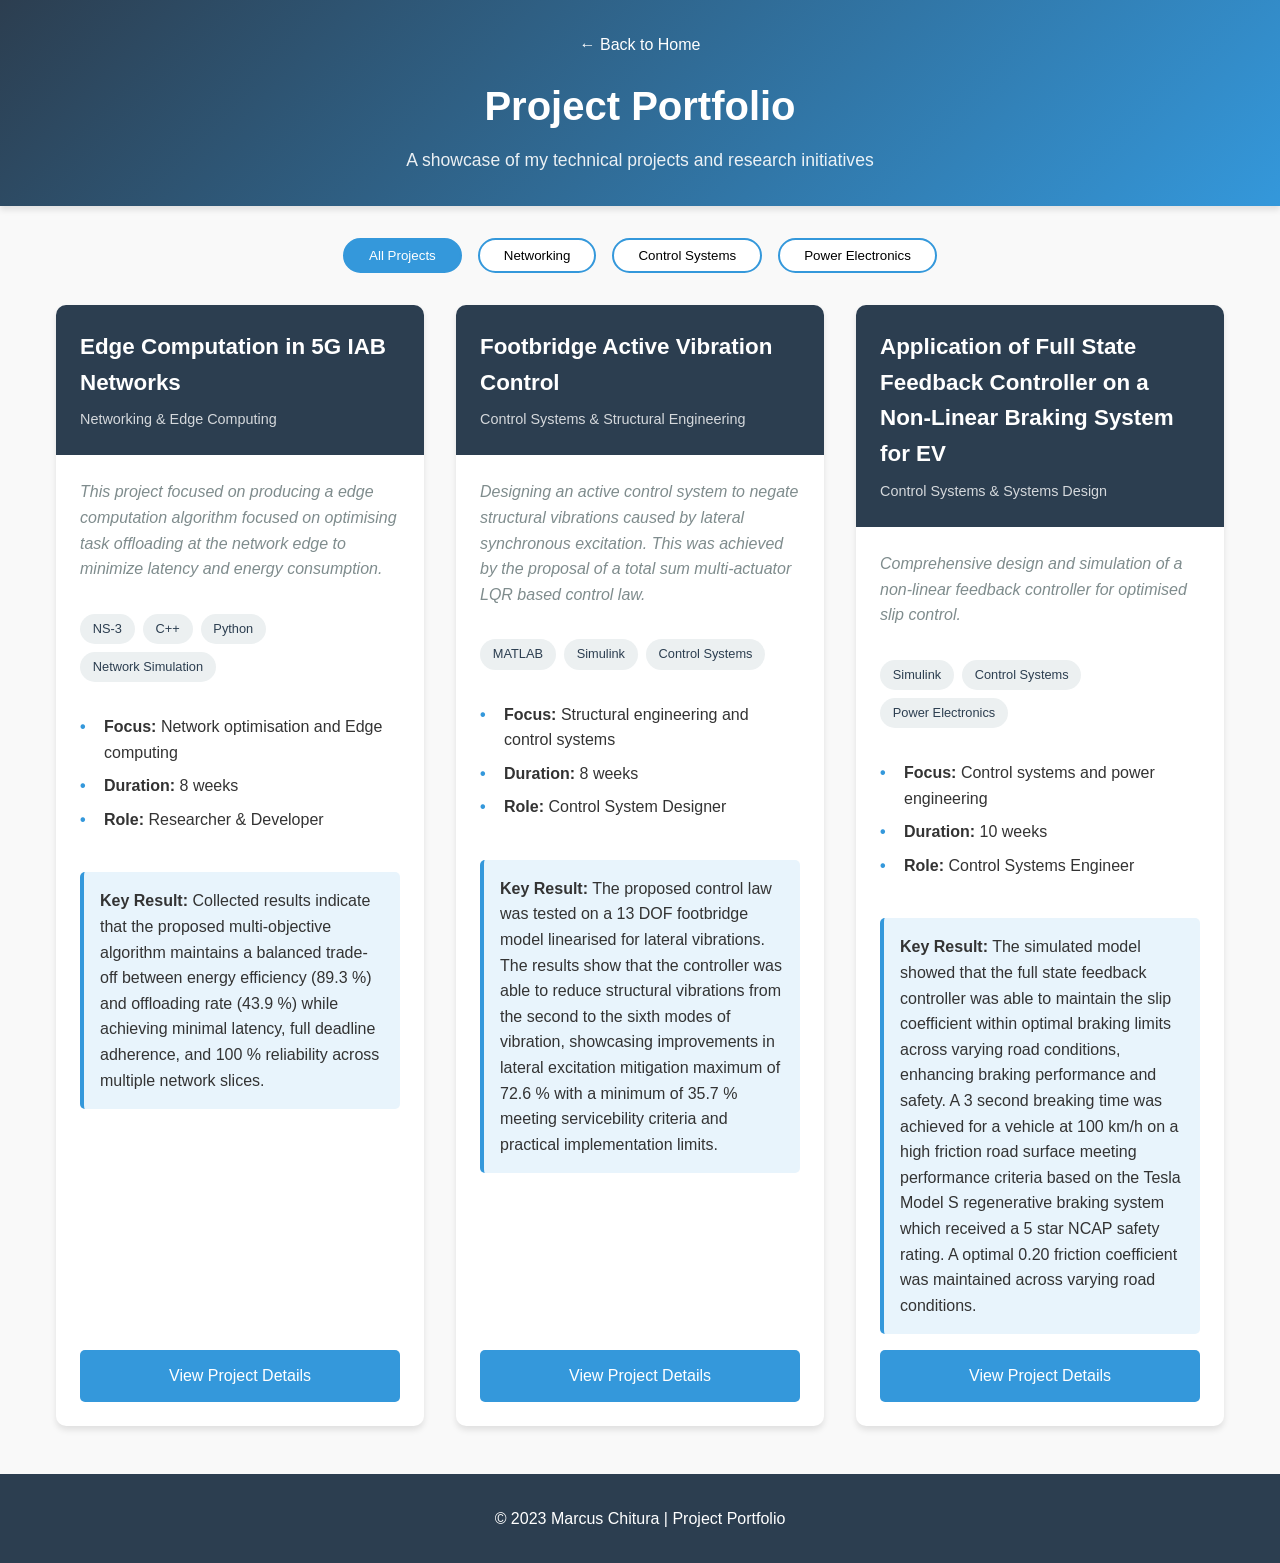
==== projects.html @ 63aebb71 "Update" ====
<!DOCTYPE html>
<html lang="en">
<head>
    <meta charset="UTF-8">
    <meta name="viewport" content="width=device-width, initial-scale=1.0">
    <title>Marcus Chitura - Project Portfolio</title>
    <style>
        :root {
            --primary: #2c3e50;
            --secondary: #3498db;
            --accent: #e74c3c;
            --light: #ecf0f1;
            --dark: #2c3e50;
            --gray: #7f8c8d;
            --shadow: 0 4px 6px rgba(0, 0, 0, 0.1);
            --transition: all 0.3s ease;
        }
        
        * {
            margin: 0;
            padding: 0;
            box-sizing: border-box;
            font-family: 'Segoe UI', Tahoma, Geneva, Verdana, sans-serif;
        }
        
        body {
            background-color: #f9f9f9;
            color: #333;
            line-height: 1.6;
        }
        
        header {
            background: linear-gradient(135deg, var(--primary), var(--secondary));
            color: white;
            padding: 2rem 1rem;
            text-align: center;
            box-shadow: var(--shadow);
        }
        
        .back-btn {
            display: inline-flex;
            align-items: center;
            color: white;
            text-decoration: none;
            font-weight: 500;
            margin-bottom: 1rem;
            transition: var(--transition);
        }
        
        .back-btn:hover {
            transform: translateX(-5px);
        }
        
        h1 {
            font-size: 2.5rem;
            margin-bottom: 0.5rem;
        }
        
        .subtitle {
            font-size: 1.1rem;
            opacity: 0.9;
            max-width: 600px;
            margin: 0 auto;
        }
        
        .project-nav {
            max-width: 1200px;
            margin: 2rem auto;
            padding: 0 1rem;
        }
        
        .project-filters {
            display: flex;
            justify-content: center;
            flex-wrap: wrap;
            gap: 1rem;
            margin-bottom: 2rem;
        }
        
        .filter-btn {
            padding: 0.5rem 1.5rem;
            background: white;
            border: 2px solid var(--secondary);
            border-radius: 25px;
            cursor: pointer;
            transition: var(--transition);
            font-weight: 500;
        }
        
        .filter-btn.active, .filter-btn:hover {
            background: var(--secondary);
            color: white;
        }
        
        #projects {
            max-width: 1200px;
            margin: 2rem auto;
            padding: 0 1rem;
            display: grid;
            grid-template-columns: repeat(auto-fill, minmax(350px, 1fr));
            gap: 2rem;
        }
        
        .project-card {
            background: white;
            border-radius: 10px;
            overflow: hidden;
            box-shadow: var(--shadow);
            transition: var(--transition);
            display: flex;
            flex-direction: column;
            height: 100%;
        }
        
        .project-card:hover {
            transform: translateY(-5px);
            box-shadow: 0 10px 20px rgba(0, 0, 0, 0.15);
        }
        
        .project-header {
            padding: 1.5rem;
            background: var(--primary);
            color: white;
        }
        
        .project-card h2 {
            font-size: 1.4rem;
            margin-bottom: 0.5rem;
        }
        
        .project-category {
            font-size: 0.9rem;
            opacity: 0.8;
        }
        
        .project-content {
            padding: 1.5rem;
            flex-grow: 1;
            display: flex;
            flex-direction: column;
        }
        
        .project-card p {
            margin-bottom: 1rem;
            color: var(--gray);
        }
        
        .project-details {
            margin: 1rem 0;
        }
        
        .project-details li {
            margin-bottom: 0.5rem;
            list-style-type: none;
            padding-left: 1.5rem;
            position: relative;
        }
        
        .project-details li:before {
            content: "•";
            color: var(--secondary);
            font-weight: bold;
            position: absolute;
            left: 0;
        }
        
        .tech-tags {
            display: flex;
            flex-wrap: wrap;
            gap: 0.5rem;
            margin: 1rem 0;
        }
        
        .tech-tag {
            background: var(--light);
            padding: 0.3rem 0.8rem;
            border-radius: 20px;
            font-size: 0.8rem;
            color: var(--dark);
        }
        
        .result-highlight {
            background: #e8f4fc;
            padding: 1rem;
            border-radius: 5px;
            border-left: 4px solid var(--secondary);
            margin: 1rem 0;
        }
        
        .project-link {
            display: inline-block;
            margin-top: auto;
            padding: 0.8rem 1.5rem;
            background: var(--secondary);
            color: white;
            text-decoration: none;
            border-radius: 5px;
            text-align: center;
            font-weight: 500;
            transition: var(--transition);
        }
        
        .project-link:hover {
            background: var(--primary);
        }
        
        footer {
            text-align: center;
            padding: 2rem;
            background: var(--dark);
            color: white;
            margin-top: 3rem;
        }
        
        @media (max-width: 768px) {
            #projects {
                grid-template-columns: 1fr;
            }
            
            h1 {
                font-size: 2rem;
            }
        }
        
        /* Modal styles */
        .modal {
            display: none;
            position: fixed;
            top: 0;
            left: 0;
            width: 100%;
            height: 100%;
            background: rgba(0, 0, 0, 0.7);
            z-index: 1000;
            overflow-y: auto;
        }
        
        .modal-content {
            background: white;
            margin: 2rem auto;
            width: 90%;
            max-width: 1000px;
            border-radius: 10px;
            box-shadow: 0 5px 15px rgba(0, 0, 0, 0.3);
            animation: modalFade 0.3s;
        }
        
        @keyframes modalFade {
            from { opacity: 0; transform: translateY(-50px); }
            to { opacity: 1; transform: translateY(0); }
        }
        
        .modal-header {
            padding: 1.5rem;
            background: var(--primary);
            color: white;
            border-radius: 10px 10px 0 0;
            display: flex;
            justify-content: space-between;
            align-items: center;
        }
        
        .close-modal {
            background: none;
            border: none;
            color: white;
            font-size: 1.5rem;
            cursor: pointer;
        }
        
        .modal-body {
            padding: 2rem;
            max-height: 80vh;
            overflow-y: auto;
        }
        
        .content-section {
            margin-bottom: 2rem;
        }
        
        .gallery {
            display: grid;
            grid-template-columns: repeat(auto-fit, minmax(250px, 1fr));
            gap: 1rem;
            margin: 1rem 0;
        }
        
        .gallery-item {
            background: var(--light);
            height: 180px;
            border-radius: 8px;
            display: flex;
            align-items: center;
            justify-content: center;
            color: var(--gray);
            overflow: hidden;
        }

        .gallery-item img {
            width: 100%;
            height: 100%;
            object-fit: cover;
            border-radius: 8px;
        }
        
        .download-links {
            display: flex;
            gap: 1rem;
            margin-top: 2rem;
            flex-wrap: wrap;
        }
        
        .download-btn {
            display: inline-flex;
            align-items: center;
            padding: 0.8rem 1.5rem;
            background: var(--secondary);
            color: white;
            text-decoration: none;
            border-radius: 5px;
            font-weight: 500;
            transition: var(--transition);
        }
        
        .download-btn:hover {
            background: var(--primary);
        }
        
        .coming-soon {
            background: var(--light);
            color: var(--gray);
            cursor: not-allowed;
        }
        
        .coming-soon:hover {
            background: var(--light);
            transform: none;
        }
    </style>
</head>
<body>
    <header>
        <a href="index.html" class="back-btn">← Back to Home</a>
        <h1>Project Portfolio</h1>
        <p class="subtitle">A showcase of my technical projects and research initiatives</p>
    </header>

    <div class="project-nav">
        <div class="project-filters">
            <button class="filter-btn active" data-filter="all">All Projects</button>
            <button class="filter-btn" data-filter="networking">Networking</button>
            <button class="filter-btn" data-filter="control-systems">Control Systems</button>
            <button class="filter-btn" data-filter="power-electronics">Power Electronics</button>
        </div>
    </div>

    <section id="projects">
        <!-- PROJECT 1 -->
        <div class="project-card" data-category="networking">
            <div class="project-header">
                <h2>Edge Computation in 5G IAB Networks</h2>
                <div class="project-category">Networking & Edge Computing</div>
            </div>
            <div class="project-content">
                <p><em>This project focused on producing a edge computation algorithm focused on optimising task offloading at the network edge to minimize latency and energy consumption.</em></p>
                
                <div class="tech-tags">
                    <span class="tech-tag">NS-3</span>
                    <span class="tech-tag">C++</span>
                    <span class="tech-tag">Python</span>
                    <span class="tech-tag">Network Simulation</span>
                </div>
                
                <div class="project-details">
                    <ul>
                        <li><strong>Focus:</strong> Network optimisation and Edge computing</li>
                        <li><strong>Duration:</strong>  8 weeks</li>
                        <li><strong>Role:</strong> Researcher & Developer</li>
                    </ul>
                </div>
                
                <div class="result-highlight">
                    <strong>Key Result:</strong> Collected results indicate that the proposed multi-objective
algorithm maintains a balanced trade-off between energy efficiency (89.3 %) and offloading rate (43.9 %) while achieving minimal
latency, full deadline adherence, and 100 % reliability across multiple network slices.
                </div>
                
                <a href="#" class="project-link" data-project="project1">View Project Details</a>
            </div>
        </div>

        <!-- PROJECT 2 -->
        <div class="project-card" data-category="control-systems">
            <div class="project-header">
                <h2>Footbridge Active Vibration Control</h2>
                <div class="project-category">Control Systems & Structural Engineering</div>
            </div>
            <div class="project-content">
                <p><em>Designing an active control system to negate structural vibrations caused by lateral synchronous excitation. This was achieved by the proposal of a total sum multi-actuator LQR based control law.</em></p>
                
                <div class="tech-tags">
                    <span class="tech-tag">MATLAB</span>
                    <span class="tech-tag">Simulink</span>
                    <span class="tech-tag">Control Systems</span>
                </div>
                
                <div class="project-details">
                    <ul>
                        <li><strong>Focus:</strong> Structural engineering and control systems</li>
                        <li><strong>Duration:</strong> 8 weeks </li>
                        <li><strong>Role:</strong> Control System Designer</li>
                    </ul>
                </div>
                
                <div class="result-highlight">
                    <strong>Key Result:</strong> The proposed control law was tested on a 13 DOF footbridge model linearised for lateral vibrations. The results show that the controller was able to reduce structural vibrations from the second to the sixth modes of vibration, showcasing improvements in lateral excitation mitigation maximum of 72.6 % with a minimum of 35.7 % meeting servicebility criteria and practical implementation limits. 
                </div>
                
                <a href="#" class="project-link" data-project="project2">View Project Details</a>
            </div>
        </div>

        <!-- PROJECT 3 -->
        <div class="project-card" data-category="control-systems">
            <div class="project-header">
                <h2>Application of Full State Feedback Controller on a Non-Linear Braking System for EV</h2>
                <div class="project-category">Control Systems & Systems Design</div>
            </div>
            <div class="project-content">
                <p><em>Comprehensive design and simulation of a non-linear feedback controller for optimised slip control.</em></p>
                
                <div class="tech-tags">
                    <span class="tech-tag">Simulink</span>
                    <span class="tech-tag">Control Systems</span>
                    <span class="tech-tag">Power Electronics</span>
                </div>
                
                <div class="project-details">
                    <ul>
                        <li><strong>Focus:</strong> Control systems and power engineering </li>
                        <li><strong>Duration:</strong> 10 weeks</li>
                        <li><strong>Role:</strong> Control Systems Engineer</li>
                    </ul>
                </div>
                
                <div class="result-highlight">
                    <strong>Key Result:</strong> The simulated model showed that the full state feedback controller was able to maintain the slip coefficient within optimal braking limits across varying road conditions, enhancing braking performance and safety. A 3 second breaking time was achieved for a vehicle at 100 km/h on a high friction road surface meeting performance criteria based on the Tesla Model S regenerative braking system which received a 5 star NCAP safety rating. A optimal 0.20 friction coefficient was maintained across varying road conditions.
                </div>
                
                <a href="#" class="project-link" data-project="project3">View Project Details</a>
            </div>
        </div>
    </section>
    
    <footer>
        <p>© 2023 Marcus Chitura | Project Portfolio</p>
    </footer>

    <!-- Project 1 Modal -->
    <div id="project1-modal" class="modal">
        <div class="modal-content">
            <div class="modal-header">
                <h2>Edge Computation in 5G IAB Networks</h2>
                <button class="close-modal">&times;</button>
            </div>
            <div class="modal-body">
                <div class="content-section">
                    <h3>Project Overview</h3>
                    <p>This research project focused on optimising task offloading strategies in 5G Integrated Access and Backhaul (IAB) networks to minimize latency and energy consumption for edge computing applications.</p>
                    
                    <div class="tech-tags">
                        <span class="tech-tag">NS-3</span>
                        <span class="tech-tag">C++</span>
                        <span class="tech-tag">MATLAB</span>
                        <span class="tech-tag">Network Simulation</span>
                        <span class="tech-tag">5G Networks</span>
                        <span class="tech-tag">Multi-Objective Optimisation Algorithm</span>
                    </div>
                    
                    <div class="project-details">
                        <ul>
                            <li><strong>Duration:</strong> 8 weeks</li>
                            <li><strong>Role:</strong> Researcher & Developer</li>
                            <li><strong>Category:</strong> Networking & Edge Computing</li>
                        </ul>
                    </div>
                </div>
                
                <div class="content-section">
                    <h3>Problem Statement</h3>
                    <p> Existing computation offloading methods are ineffective for 5G mmWave IAB networks because they assume stable links and simple topologies. They fail to dynamically adapt to the real-world challenges of volatile mmWave signals, the energy cost of multi-hop routing, and congestion in a shared wireless backhaul. This project designed a new offloading algorithm to solve this gap, enabling efficient, low-latency, and energy-conscious task execution in next-generation networks.</p>
                    
                    <h4>Key Challenges</h4>
                    <ul>
                        <li>Energy efficiency in multi-hop network topologies</li>
                        <li>Conflicting quality of service requirements across the different 5G network slices</li>
                        <li>Computational complexity for real time decision making</li>
                        <li>Designing an algorithm complex enough to be effective yet simple enough for polynomial-time execution in a dynamic network</li>
                    </ul>
                </div>
                
                <div class="content-section">
                    <h3>Methodology & Approach</h3>
                    <p>Developed a hierarchical edge computing framework integrated with 5G IAB network topology, implementing dynamic task allocation algorithms based on real-time network conditions.</p>
                    
                    <h4>Technical Implementation</h4>
                    <ul>
                        <li>Designed a directed acyclic graph network topology with 8 IAB nodes collocated with a MEC server at the gNB base station, with a a dynamic propagation model using 3GPP UMi Canyon Modelling.</li>
                        <li>Implemented a Breadth First Search routing selection policy to ensure efficiency load balancing across the network.</li>
                        <li>Developed a slice specific multi-objective optimisation algorithm.</li>
                        <li>Benchmarked the performance of the proposed algorithm against other optimisation algorithms such as convex game theory optimisation,single objective optimisation and joint objective optimisation. </li>
                    </ul>
                </div>
                
                <div class="content-section">
                    <h3>Results & Analysis</h3>
                    
                    <div class="result-highlight">
                        <strong>Key Achievement:</strong> Collected results indicate that the proposed multi-objective algorithm maintains a balanced trade-off between energy efficiency (89.3 %) and offloading rate (43.9 %) while achieving minimal latency, full deadline adherence, and 100 % reliability across multiple network slices.
                    </div>
                    
                    <h4>Performance Metrics</h4>
                    <ul>
                        <li> Achieved a minimum latency of 4.4 ms with a average of 11.5 ms across 1531 URLLC tasks. </li>
                        <li> Achieved a network throughput of 3.25 Gbps peaking at 5.42 Gbps for the URLLC network slice indicating latency improvements are met without compromising data rate performance.</li>
                        <li> Achieved a minimum latency of 4.1 ms and a average of 153.4 ms across 2813 eMMB tasks.</li>
                        <li> The eMMB network slice attained a data rate of 3.2 Gbps peaking at 5.54 Gbps, showing sustainability of eMMB services.</li>
                        <li> Energy efficiency improvements of up to 89.3% were observed while maintaining an offloading rate of 43.9% across the 5044 tasks produced in the simulation environment.</li>
                    </ul>
                </div>
                
                <div class="content-section">
                    <h3>Project Materials</h3>
                    
                    <div class="download-links">
                        <a href="assets/pdfs/edge-computation-5g-report.pdf" class="download-btn" target="_blank">
                            Project Report PDF
                        </a>
                        <a href="assets/code/edge-computation-code.zip" class="download-btn">
                            Optimisation Code
                        </a>
                    </div>
                </div>
            </div>
        </div>
    </div>

    <!-- Project 2 Modal -->
    <div id="project2-modal" class="modal">
        <div class="modal-content">
            <div class="modal-header">
                <h2>Footbridge Active Vibration Control</h2>
                <button class="close-modal">&times;</button>
            </div>
            <div class="modal-body">
                <div class="content-section">
                    <h3>Project Overview</h3>
                    <p>This project involved designing and simulating an active vibration control system for pedestrian footbridges using Linear Quadratic Regulator (LQR) control theory to suppress structural vibrations induced by human movement and environmental factors.</p>
                    
                    <div class="tech-tags">
                        <span class="tech-tag">MATLAB</span>
                        <span class="tech-tag">Simulink</span>
                        <span class="tech-tag">Control Systems</span>
                        <span class="tech-tag">LQR Control</span>
                        <span class="tech-tag">Structural Dynamics</span>
                    </div>
                    
                    <div class="project-details">
                        <ul>
                            <li><strong>Duration:</strong> 8 weeks</li>
                            <li><strong>Role:</strong> Control System Designer</li>
                            <li><strong>Category:</strong> Control Systems & Structural Engineering</li>
                        </ul>
                    </div>
                </div>
                
                <div class="content-section">
                    <h3>Problem Statement</h3>
                    <p>Pedestrian footbridges often experience excessive vibrations due to human-induced loads and environmental factors, leading to discomfort for users and potential structural integrity issues over time.</p>
                    
                    <h4>Key Challenges</h4>
                    <ul>
                        <li>Modelling a MDOF footbridge that is susceptible lateral excitations</li>
                        <li>Designing a controller robust to varying excitation frequencies</li>
                        <li>Minimizing control effort while maximizing vibration suppression within servicebility limits</li>
                        <li>Accounting for real-world implementation constraints</li>
                    </ul>
                </div>
                
                <div class="content-section">
                    <h3>Methodology & Approach</h3>
                    <p> The solution was approached iteratively, with the initial implementation of a single degree of freedom PID controller for proof of concept. This was developed into a single degree of freedom LQR controller in state space to compare the performance of the two proposed control paths. A multi-degree of freedom model of the footbridge susceptible to lateral excitations was proposed, this was paired with a proposed total sum penalty multi-actuator LQR control law aimed at providing vibration supression at multiple frequencies.</p>
                    
                    <h4>Technical Implementation</h4>
                    <ul>
                        <li>Created detailed mathematical model of bridge dynamics</li>
                        <li>Implemented LQR controller with optimised weighting matrices</li>
                        <li>Simulated system response to various excitation patterns</li>
                        <li>Analyzed controller performance under different scenarios</li>
                    </ul>
                </div>
                
                <div class="content-section">
                    <h3>Results & Analysis</h3>
                    
                    <div class="result-highlight">
                        <strong>Key Achievement:</strong> The controller reduced structural vibrations from the second to the sixth modes of vibration, with improvements in lateral excitation mitigation ranging from 35.7% to 72.6%, meeting serviceability criteria and practical implementation limits.
                    </div>
                    
                    <h4>Performance Metrics</h4>
                    <ul>
                        <li>Vibration amplitude reduction: 35.7% - 72.6% across modes</li>
                        <li>Settling time improvement: 75% faster</li>
                        <li>Control effort: Within practical implementation limits</li>
                        <li>Robustness: Maintained performance across frequency range</li>
                    </ul>
                </div>
                
                <div class="content-section">
                    <h3>Project Materials</h3>
                    
                    <div class="download-links">
                        <a href="assets/pdfs/footbridge-vibration-report.pdf" class="download-btn" target="_blank">
                            Project Report PDF
                        </a>
                        <a href="assets/code/footbridge-matlab-code.zip" class="download-btn">
                            MATLAB Code & Simulink Models
                        </a>
                    </div>
                </div>
            </div>
        </div>
    </div>

    <!-- Project 3 Modal -->
    <div id="project3-modal" class="modal">
        <div class="modal-content">
            <div class="modal-header">
                <h2>Application of Full State Feedback Controller on a Non-Linear Braking System for EV</h2>
                <button class="close-modal">&times;</button>
            </div>
            <div class="modal-body">
                <div class="content-section">
                    <h3>Project Overview</h3>
                    <p> This project involved the implementation of a full state linearisation control law, aimed at controlling the slip coefficient ensuring optimal braking in different road conditions.</p>
                    
                    <div class="tech-tags">
                        <span class="tech-tag">Simulink</span>
                        <span class="tech-tag">Non-Linear Control</span>
                        <span class="tech-tag">Control Systems</span>
                    </div>
                    
                    <div class="project-details">
                        <ul>
                            <li><strong>Duration:</strong> 10 weeks </li>
                            <li><strong>Role:</strong> Control System Designer</li>
                            <li><strong>Category:</strong> Power Electronics & Systems Design</li>
                        </ul>
                    </div>
                </div>
                
                <div class="content-section">
                    <h3>Problem Statement</h3>
                    <p>Traditional braking systems struggle to maintain optimal slip ratios across varying road conditions, leading to reduced braking efficiency and safety concerns.</p>
                    
                    <h4>Key Challenges</h4>
                    <ul>
                        <li>Simulation of system dynamics for non-linear system.</li>
                        <li>Mathematical formulation of non-linear feedback linearisation law.</li>
                        <li>Achieving optimal braking and meeting performance criteria for optimal braking coefficient.</li>
                    </ul>
                </div>
                
                <div class="content-section">
                    <h3>Methodology & Approach</h3>
                    <p>Designed a line-interactive UPS topology with automatic voltage regulation, battery backup, and fast switching between mains and battery power.</p>
                    
                    <h4>Technical Implementation</h4>
                    <ul>
                        <li>Simulated system dynamics in Simulink.</li>
                        <li> Develop system dynamics and apply Lie derivatives to find the linearised feedback control law.</li>
                        <li> Use pole placement to control the performance of the car model to ensure performance criteria is met.</li>
                    </ul>
                </div>
                
                <div class="content-section">
                    <h3>Results & Analysis</h3>
                    
                    <div class="result-highlight">
                        <strong>Key Achievement:</strong> The simulated model showed that the full state feedback controller was able to maintain the slip coefficient within optimal braking limits across varying road conditions, enhancing braking performance and safety. A 3 second breaking time with a braking distance of 41.69 m was achieved for a vehicle at 100 km/hr on a high friction road surface meeting performance criteria based on the Tesla Model S regenerative braking system which received a 5 star NCAP safety rating. A optimal 0.20 friction coefficient was maintained across varying road conditions.
                    </div>
                    
                    <h4>Performance Metrics</h4>
                    <ul>
                        <li> Achieved a 3 second braking time for a car at 100.91 km/hr </li>
                        <li> Achieved a 41.69 m braking distance</li>
                        <li> Achieved a 0.20 slip ratio coefficient</li>
                    </ul>
                </div>
                
                <div class="content-section">
                    <h3>Project Materials</h3>
                    
                    <div class="download-links">
                        <a href="assets/pdfs/nonlinear-control-report.pdf" class="download-btn" target="_blank">
                           Project Report PDF
                        </a>
                        <a href="assets/code/feedback-linearisation.zip" class="download-btn">
                            Simulink Model File
                        </a>
                    </div>
                </div>
            </div>
        </div>
    </div>

    <script>
        // Filter functionality
        document.querySelectorAll('.filter-btn').forEach(button => {
            button.addEventListener('click', () => {
                // Update active button
                document.querySelectorAll('.filter-btn').forEach(btn => {
                    btn.classList.remove('active');
                });
                button.classList.add('active');
                
                // Filter projects
                const filter = button.getAttribute('data-filter');
                document.querySelectorAll('.project-card').forEach(card => {
                    if (filter === 'all' || card.getAttribute('data-category') === filter) {
                        card.style.display = 'flex';
                    } else {
                        card.style.display = 'none';
                    }
                });
            });
        });
        
        // Modal functionality
        document.querySelectorAll('.project-link').forEach(link => {
            link.addEventListener('click', (e) => {
                e.preventDefault();
                const projectId = link.getAttribute('data-project');
                const modal = document.getElementById(`${projectId}-modal`);
                if (modal) {
                    modal.style.display = 'block';
                }
            });
        });
        
        document.querySelectorAll('.close-modal').forEach(button => {
            button.addEventListener('click', () => {
                button.closest('.modal').style.display = 'none';
            });
        });
        
        // Close modal when clicking outside
        window.addEventListener('click', (e) => {
            if (e.target.classList.contains('modal')) {
                e.target.style.display = 'none';
            }
        });
    </script>
</body>
</html>
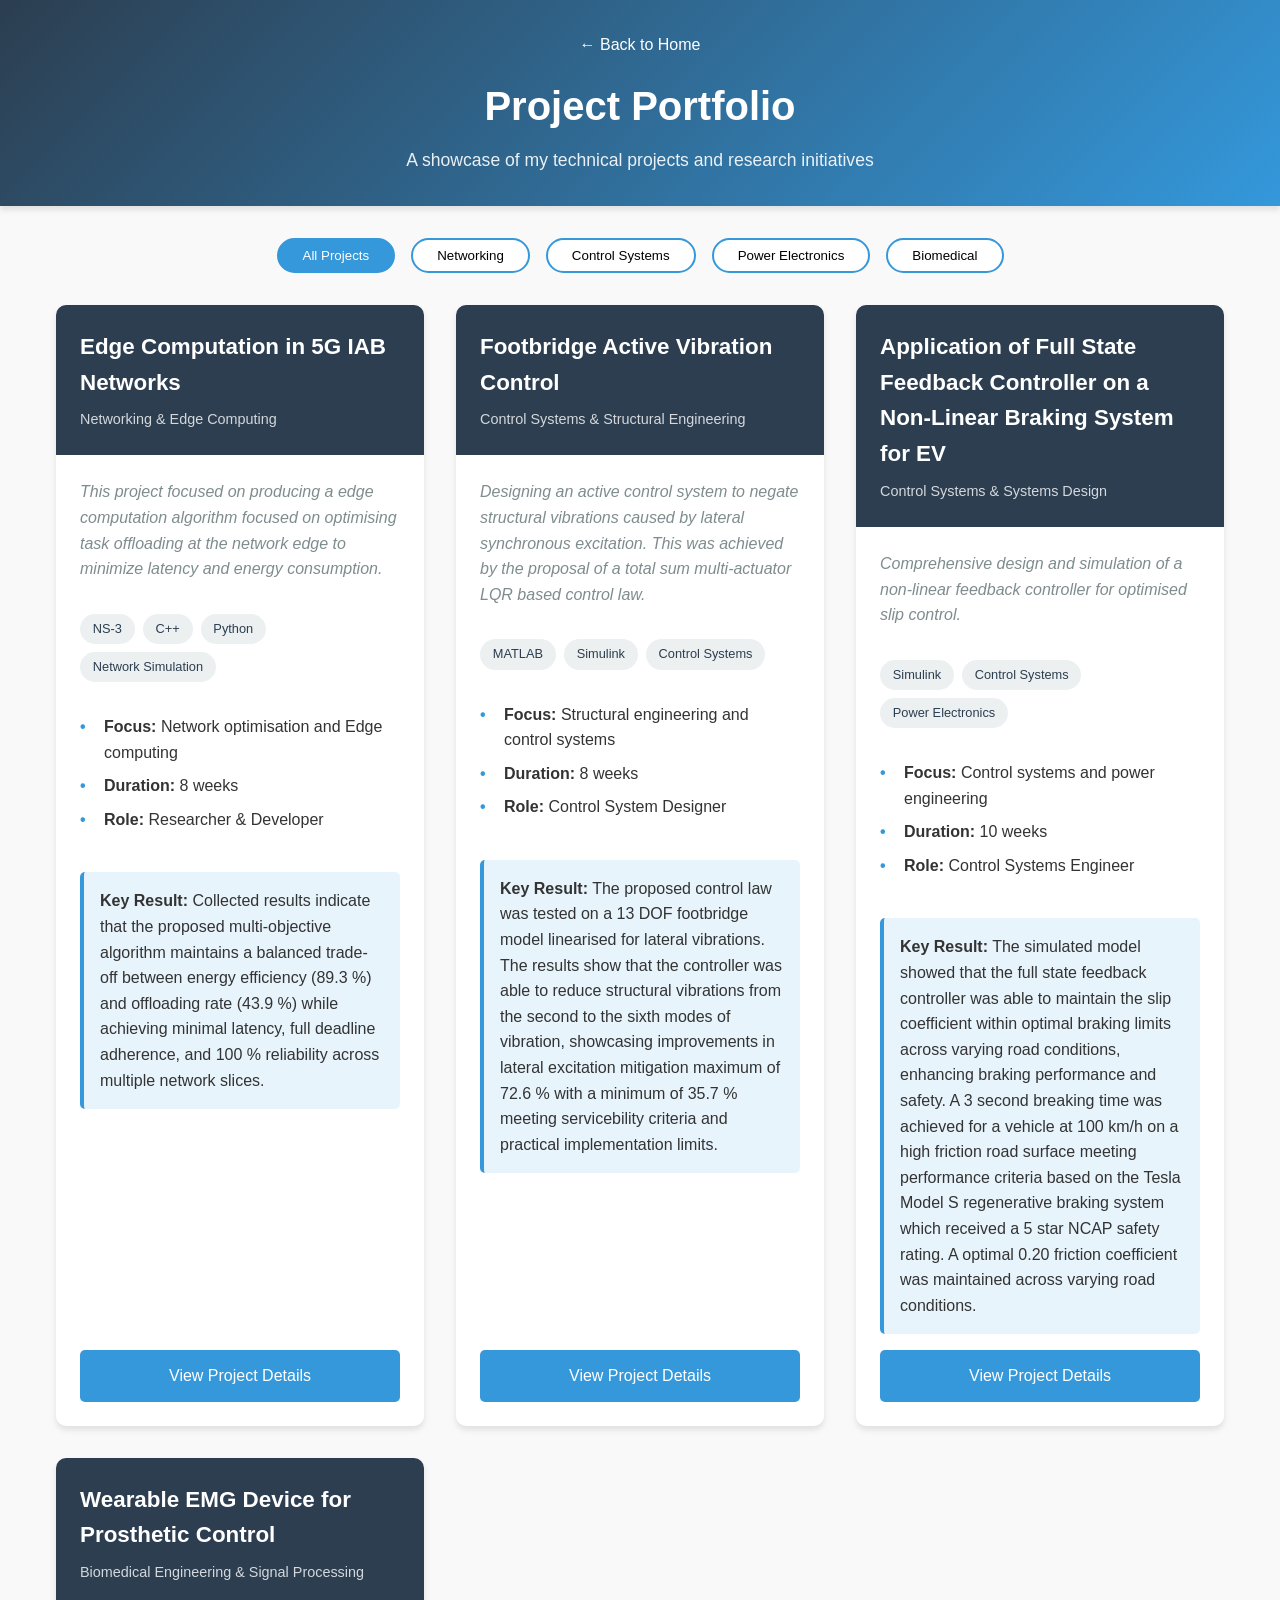
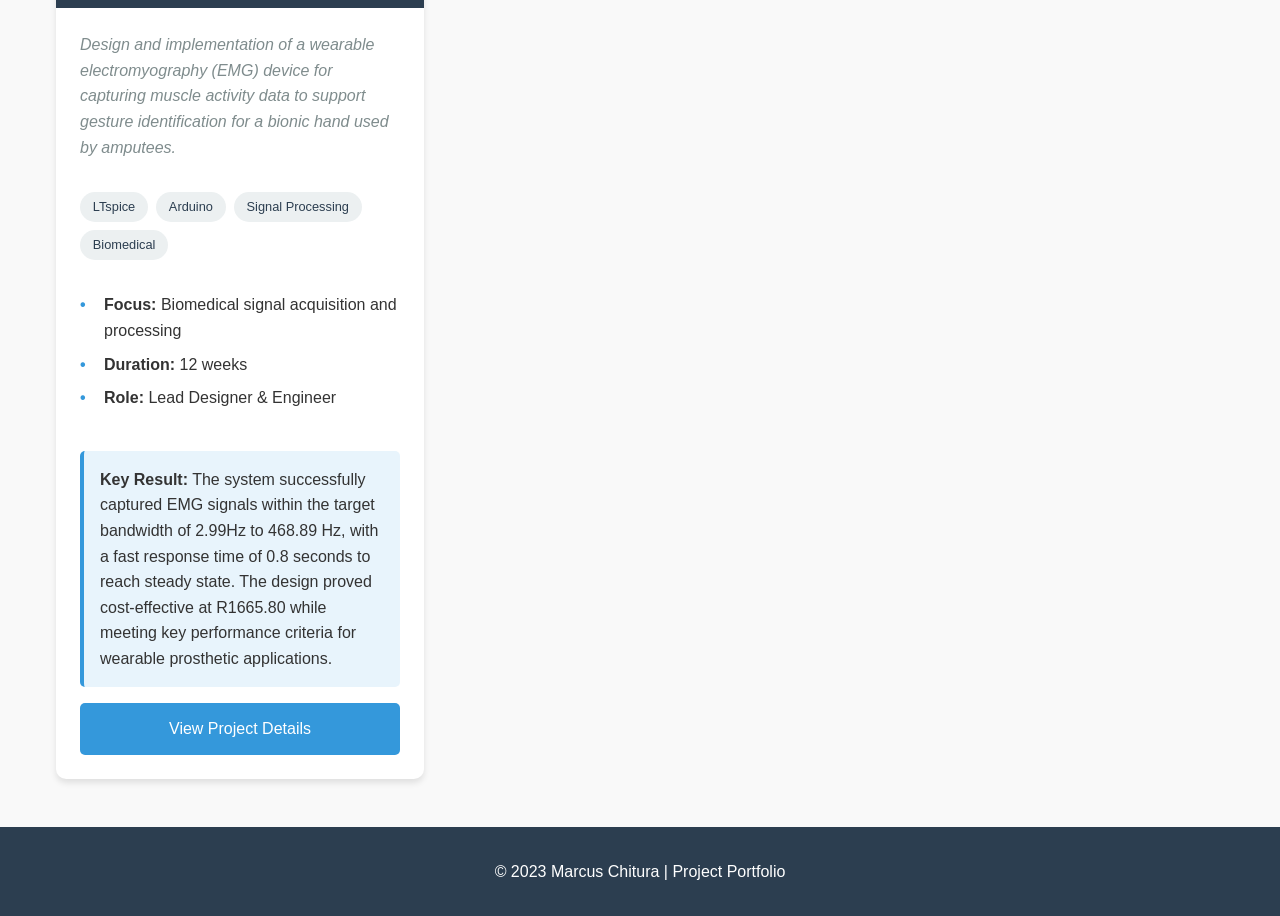
==== commit 8faea5cd: "Measurements Project" ====
--- a/projects.html
+++ b/projects.html
@@ -351,6 +351,7 @@
             <button class="filter-btn" data-filter="networking">Networking</button>
             <button class="filter-btn" data-filter="control-systems">Control Systems</button>
             <button class="filter-btn" data-filter="power-electronics">Power Electronics</button>
+            <button class="filter-btn" data-filter="biomedical">Biomedical</button>
         </div>
     </div>
 
@@ -448,6 +449,38 @@
                 </div>
                 
                 <a href="#" class="project-link" data-project="project3">View Project Details</a>
+            </div>
+        </div>
+
+        <!-- PROJECT 4 - Wearable EMG Device -->
+        <div class="project-card" data-category="biomedical">
+            <div class="project-header">
+                <h2>Wearable EMG Device for Prosthetic Control</h2>
+                <div class="project-category">Biomedical Engineering & Signal Processing</div>
+            </div>
+            <div class="project-content">
+                <p><em>Design and implementation of a wearable electromyography (EMG) device for capturing muscle activity data to support gesture identification for a bionic hand used by amputees.</em></p>
+                
+                <div class="tech-tags">
+                    <span class="tech-tag">LTspice</span>
+                    <span class="tech-tag">Arduino</span>
+                    <span class="tech-tag">Signal Processing</span>
+                    <span class="tech-tag">Biomedical</span>
+                </div>
+                
+                <div class="project-details">
+                    <ul>
+                        <li><strong>Focus:</strong> Biomedical signal acquisition and processing</li>
+                        <li><strong>Duration:</strong> 12 weeks</li>
+                        <li><strong>Role:</strong> Lead Designer & Engineer</li>
+                    </ul>
+                </div>
+                
+                <div class="result-highlight">
+                    <strong>Key Result:</strong> The system successfully captured EMG signals within the target bandwidth of 2.99Hz to 468.89 Hz, with a fast response time of 0.8 seconds to reach steady state. The design proved cost-effective at R1665.80 while meeting key performance criteria for wearable prosthetic applications.
+                </div>
+                
+                <a href="#" class="project-link" data-project="project4">View Project Details</a>
             </div>
         </div>
     </section>
@@ -707,6 +740,96 @@
                         </a>
                         <a href="assets/code/feedback-linearisation.zip" class="download-btn">
                             Simulink Model File
+                        </a>
+                    </div>
+                </div>
+            </div>
+        </div>
+    </div>
+
+    <!-- Project 4 Modal - Wearable EMG Device -->
+    <div id="project4-modal" class="modal">
+        <div class="modal-content">
+            <div class="modal-header">
+                <h2>Wearable EMG Device for Prosthetic Control</h2>
+                <button class="close-modal">&times;</button>
+            </div>
+            <div class="modal-body">
+                <div class="content-section">
+                    <h3>Project Overview</h3>
+                    <p>This project involved the design and implementation of a wearable electromyography (EMG) device for capturing muscle activity data to support gesture identification for a bionic hand used by amputees. The design follows guidelines from the Surface Electromyography for the Non-Invasive Assessment of Muscles (SENIAM) project and established biomedical standards.</p>
+                    
+                    <div class="tech-tags">
+                        <span class="tech-tag">LTspice</span>
+                        <span class="tech-tag">Arduino</span>
+                        <span class="tech-tag">Signal Processing</span>
+                        <span class="tech-tag">Biomedical Engineering</span>
+                        <span class="tech-tag">Control Systems</span>
+                    </div>
+                    
+                    <div class="project-details">
+                        <ul>
+                            <li><strong>Duration:</strong> 12 weeks</li>
+                            <li><strong>Role:</strong> Lead Designer & Engineer</li>
+                            <li><strong>Category:</strong> Biomedical Electronics & Signal Processing</li>
+                        </ul>
+                    </div>
+                </div>
+                
+                <div class="content-section">
+                    <h3>Problem Statement</h3>
+                    <p>Traditional EMG systems for prosthetic control are often limited by their complexity, lack of portability, and susceptibility to motion artifacts. This project aimed to develop a wearable solution that addresses these limitations while maintaining accurate signal acquisition.</p>
+                    
+                    <h4>Key Challenges</h4>
+                    <ul>
+                        <li>Designing a system with high input impedance to interface with dry electrodes</li>
+                        <li>Implementing effective noise rejection for motion artifacts and electrical interference</li>
+                        <li>Creating a compact, wearable form factor suitable for daily use</li>
+                        <li>Ensuring compatibility with prosthetic control systems</li>
+                    </ul>
+                </div>
+                
+                <div class="content-section">
+                    <h3>Methodology & Approach</h3>
+                    <p>The design employed a single-channel EMG configuration with differential signal acquisition for improved noise immunity. The system architecture included:</p>
+                    
+                    <h4>Technical Implementation</h4>
+                    <ul>
+                        <li>Ag-AgCl dry electrodes following SENIAM placement standards</li>
+                        <li>3 op-amp instrumentation amplifier with gain of 11 and CMRR of 100.827 dB</li>
+                        <li>Fourth-order Butterworth bandpass filter (20-500 Hz)</li>
+                        <li>Precision rectifier and envelope detector for signal conditioning</li>
+                        <li>Arduino Nano for signal processing with 1200 Hz sampling rate</li>
+                        <li>Bluetooth module for wireless data transmission</li>
+                    </ul>
+                </div>
+                
+                <div class="content-section">
+                    <h3>Results & Analysis</h3>
+                    
+                    <div class="result-highlight">
+                        <strong>Key Achievement:</strong> The system successfully captured EMG signals within the target bandwidth of 2.99Hz to 468.89 Hz, with a fast response time of 0.8 seconds to reach steady state. The design proved cost-effective at R1665.80 while meeting key performance criteria for wearable prosthetic applications.
+                    </div>
+                    
+                    <h4>Performance Metrics</h4>
+                    <ul>
+                        <li>Input impedance: 10^12 Ω (OPA2604 op-amps)</li>
+                        <li>Common Mode Rejection Ratio: 100.827 dB</li>
+                        <li>Bandwidth: 2.99Hz - 468.89 Hz</li>
+                        <li>Sampling rate: 1200 Hz (meeting Nyquist criteria)</li>
+                        <li>Response time: 0.8 seconds to steady state</li>
+                    </ul>
+                </div>
+                
+                <div class="content-section">
+                    <h3>Project Materials</h3>
+                    
+                    <div class="download-links">
+                        <a href="assets/pdfs/emg-device-report.pdf" class="download-btn" target="_blank">
+                            Project Report PDF
+                        </a>
+                        <a href="assets/code/emg-circuit-design.zip" class="download-btn">
+                            Circuit Design Files
                         </a>
                     </div>
                 </div>
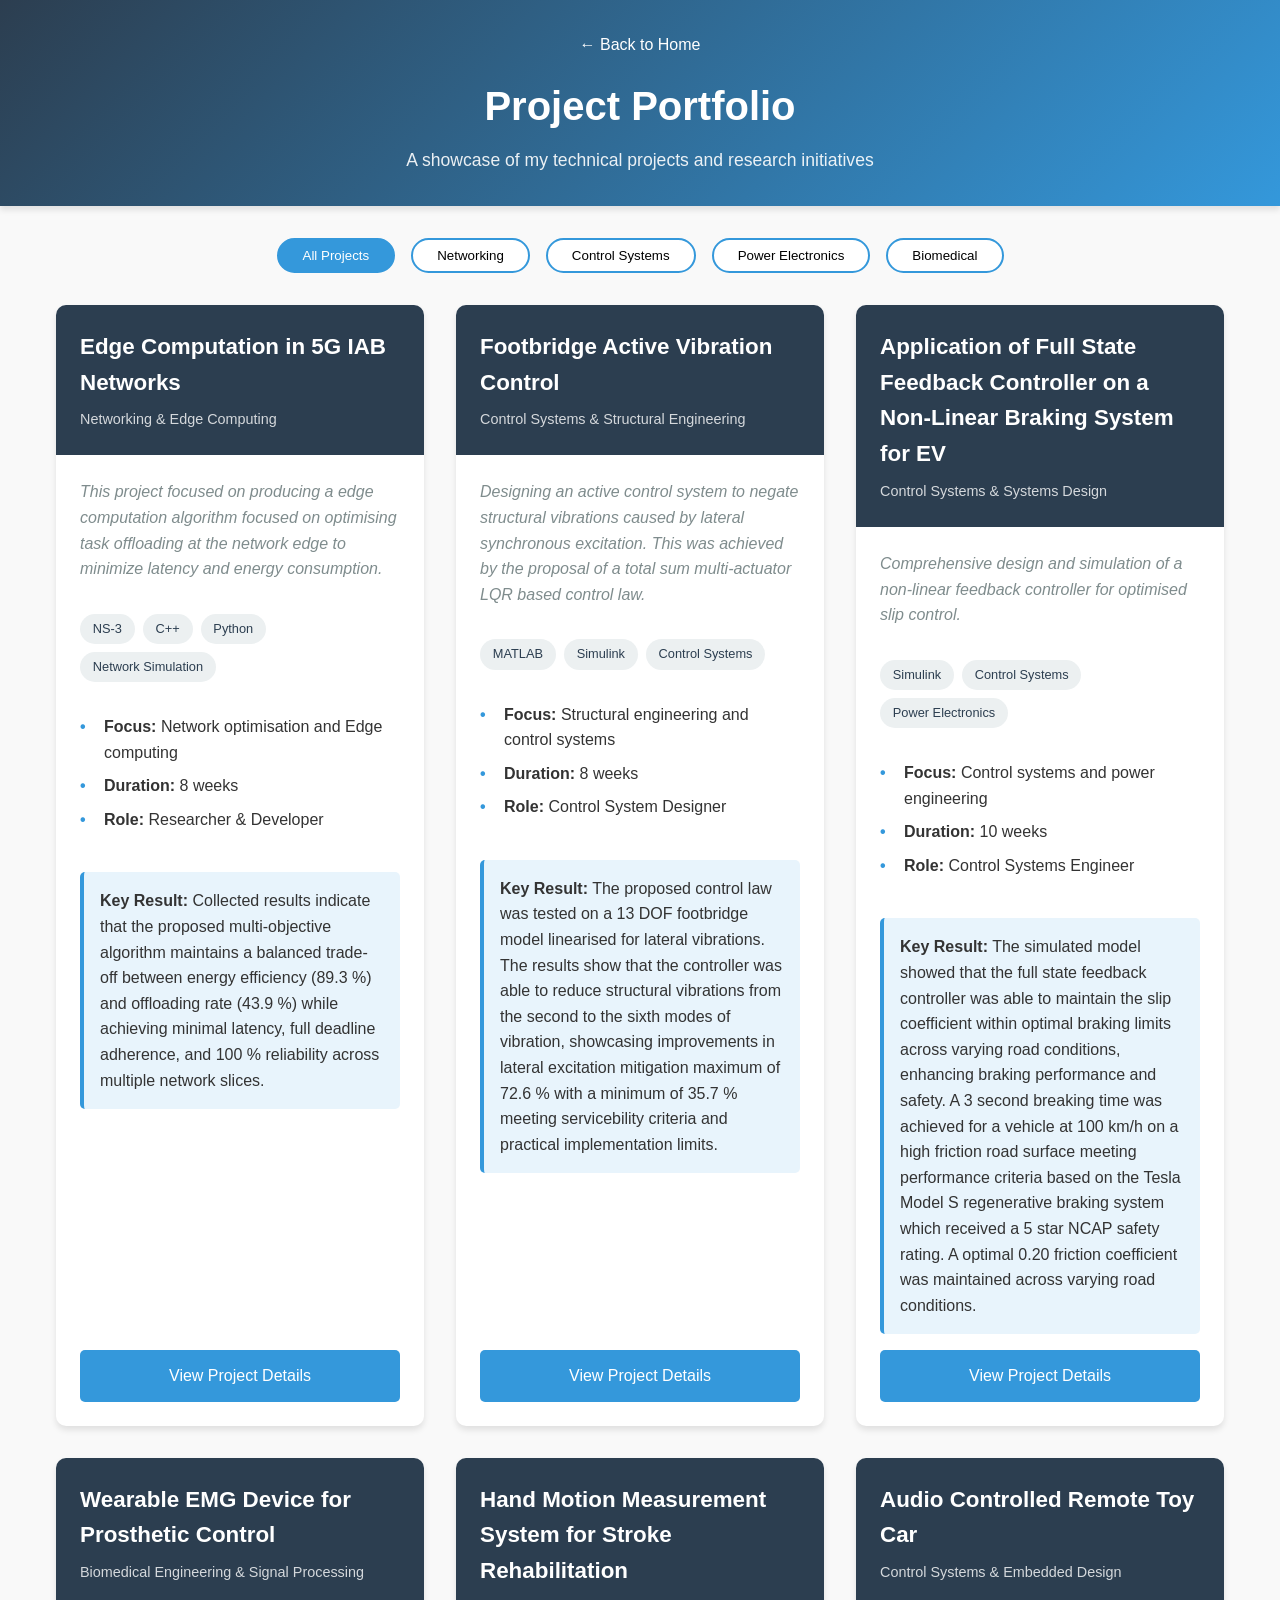
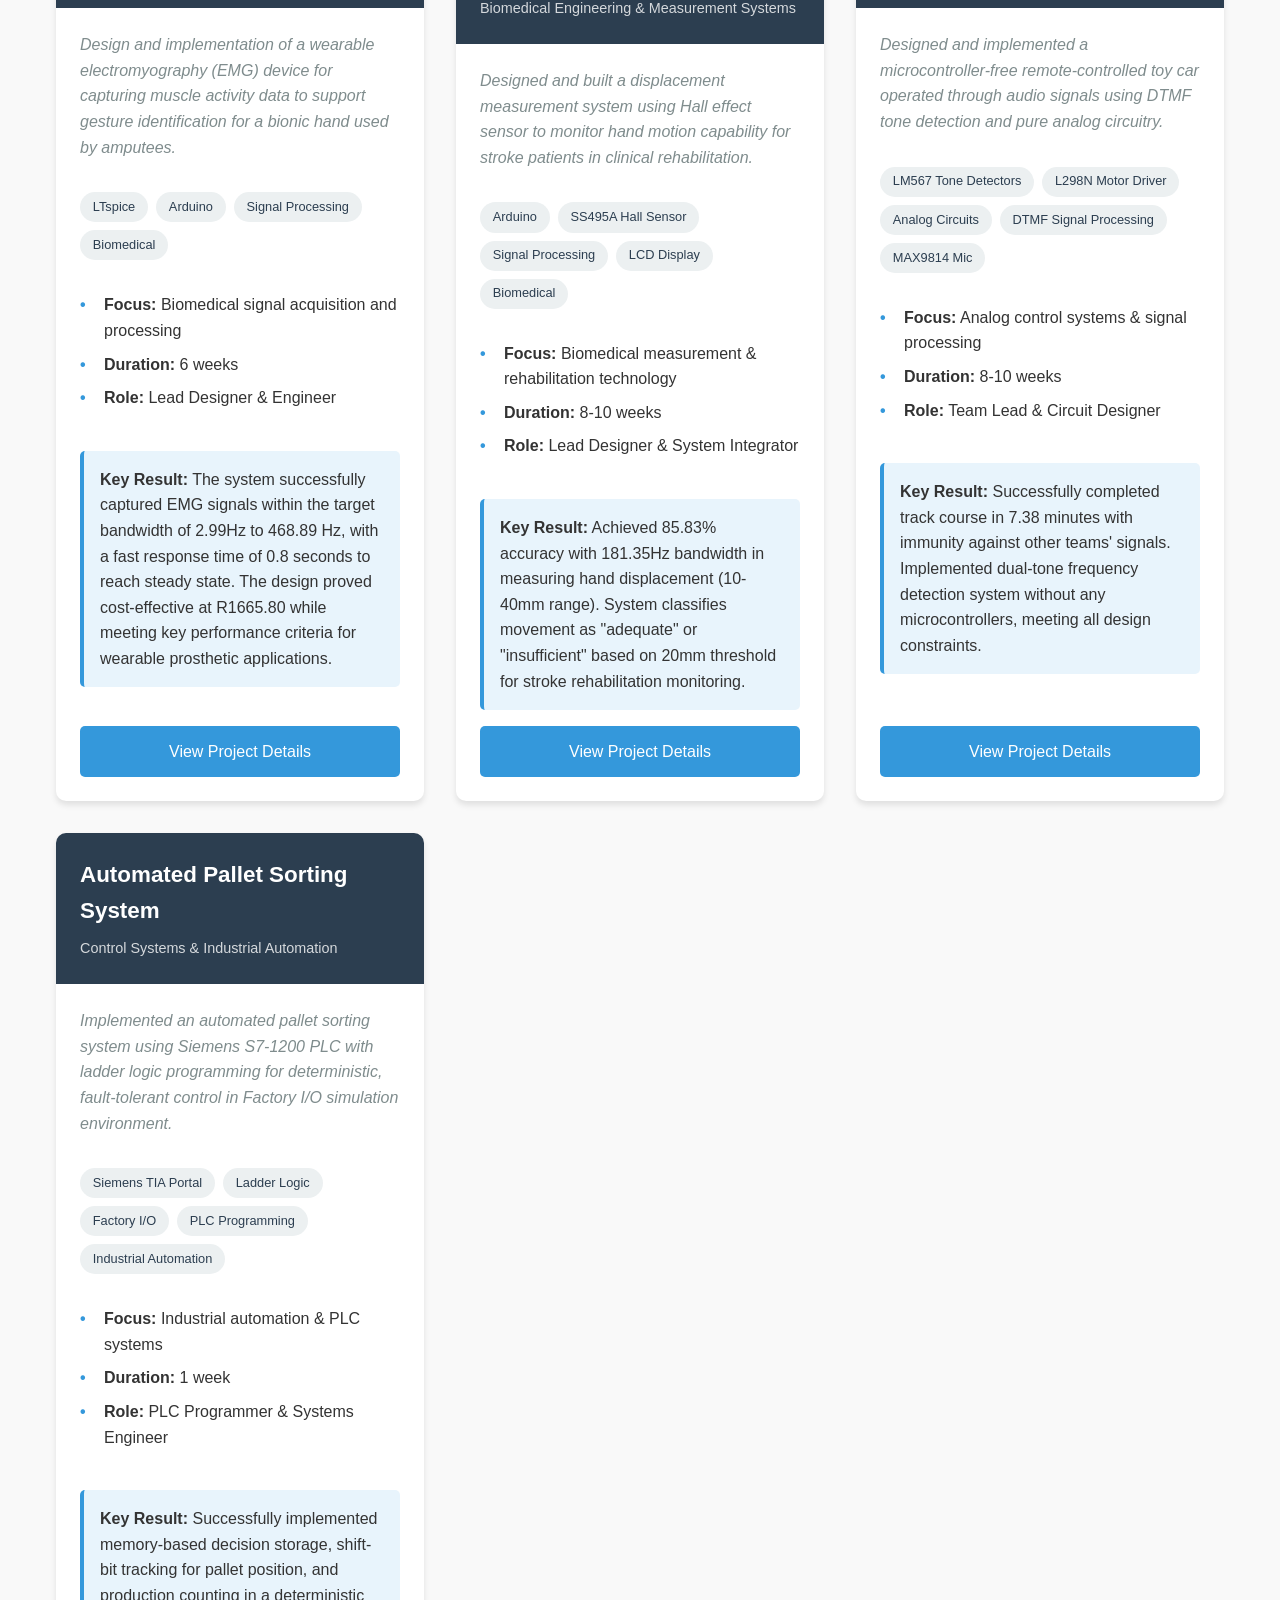
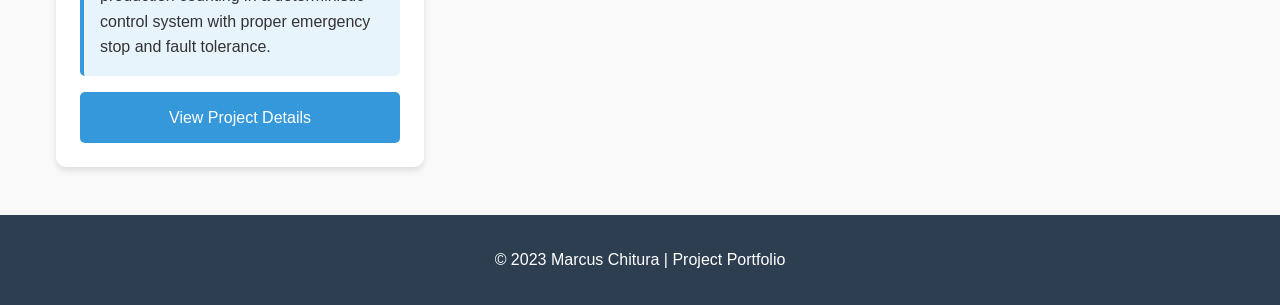
==== commit 7f39021d: "Latest" ====
--- a/projects.html
+++ b/projects.html
@@ -336,6 +336,27 @@
             background: var(--light);
             transform: none;
         }
+
+        .disclaimer {
+            background: #fff3cd;
+            border-left: 4px solid #ffc107;
+            padding: 1rem;
+            border-radius: 5px;
+            margin: 1rem 0;
+            color: #856404;
+        }
+
+        .video-container {
+            margin: 1rem 0;
+            border-radius: 8px;
+            overflow: hidden;
+            box-shadow: var(--shadow);
+        }
+
+        .video-container video {
+            width: 100%;
+            display: block;
+        }
     </style>
 </head>
 <body>
@@ -356,7 +377,7 @@
     </div>
 
     <section id="projects">
-        <!-- PROJECT 1 -->
+        <!-- PROJECT 1 - Existing -->
         <div class="project-card" data-category="networking">
             <div class="project-header">
                 <h2>Edge Computation in 5G IAB Networks</h2>
@@ -390,7 +411,7 @@
             </div>
         </div>
 
-        <!-- PROJECT 2 -->
+        <!-- PROJECT 2 - Existing -->
         <div class="project-card" data-category="control-systems">
             <div class="project-header">
                 <h2>Footbridge Active Vibration Control</h2>
@@ -421,7 +442,7 @@
             </div>
         </div>
 
-        <!-- PROJECT 3 -->
+        <!-- PROJECT 3 - Existing -->
         <div class="project-card" data-category="control-systems">
             <div class="project-header">
                 <h2>Application of Full State Feedback Controller on a Non-Linear Braking System for EV</h2>
@@ -452,7 +473,7 @@
             </div>
         </div>
 
-        <!-- PROJECT 4 - Wearable EMG Device -->
+        <!-- PROJECT 4 - Existing Wearable EMG Device -->
         <div class="project-card" data-category="biomedical">
             <div class="project-header">
                 <h2>Wearable EMG Device for Prosthetic Control</h2>
@@ -471,7 +492,7 @@
                 <div class="project-details">
                     <ul>
                         <li><strong>Focus:</strong> Biomedical signal acquisition and processing</li>
-                        <li><strong>Duration:</strong> 12 weeks</li>
+                        <li><strong>Duration:</strong> 6 weeks</li>
                         <li><strong>Role:</strong> Lead Designer & Engineer</li>
                     </ul>
                 </div>
@@ -481,6 +502,105 @@
                 </div>
                 
                 <a href="#" class="project-link" data-project="project4">View Project Details</a>
+            </div>
+        </div>
+
+        <!-- PROJECT 5 - NEW: Hand Motion Measurement System -->
+        <div class="project-card" data-category="biomedical">
+            <div class="project-header">
+                <h2>Hand Motion Measurement System for Stroke Rehabilitation</h2>
+                <div class="project-category">Biomedical Engineering & Measurement Systems</div>
+            </div>
+            <div class="project-content">
+                <p><em>Designed and built a displacement measurement system using Hall effect sensor to monitor hand motion capability for stroke patients in clinical rehabilitation.</em></p>
+                
+                <div class="tech-tags">
+                    <span class="tech-tag">Arduino</span>
+                    <span class="tech-tag">SS495A Hall Sensor</span>
+                    <span class="tech-tag">Signal Processing</span>
+                    <span class="tech-tag">LCD Display</span>
+                    <span class="tech-tag">Biomedical</span>
+                </div>
+                
+                <div class="project-details">
+                    <ul>
+                        <li><strong>Focus:</strong> Biomedical measurement & rehabilitation technology</li>
+                        <li><strong>Duration:</strong> 8-10 weeks</li>
+                        <li><strong>Role:</strong> Lead Designer & System Integrator</li>
+                    </ul>
+                </div>
+                
+                <div class="result-highlight">
+                    <strong>Key Result:</strong> Achieved 85.83% accuracy with 181.35Hz bandwidth in measuring hand displacement (10-40mm range). System classifies movement as "adequate" or "insufficient" based on 20mm threshold for stroke rehabilitation monitoring.
+                </div>
+                
+                <a href="#" class="project-link" data-project="project5">View Project Details</a>
+            </div>
+        </div>
+
+        <!-- PROJECT 6 - NEW: Audio Controlled Toy Car -->
+        <div class="project-card" data-category="control-systems">
+            <div class="project-header">
+                <h2>Audio Controlled Remote Toy Car</h2>
+                <div class="project-category">Control Systems & Embedded Design</div>
+            </div>
+            <div class="project-content">
+                <p><em>Designed and implemented a microcontroller-free remote-controlled toy car operated through audio signals using DTMF tone detection and pure analog circuitry.</em></p>
+                
+                <div class="tech-tags">
+                    <span class="tech-tag">LM567 Tone Detectors</span>
+                    <span class="tech-tag">L298N Motor Driver</span>
+                    <span class="tech-tag">Analog Circuits</span>
+                    <span class="tech-tag">DTMF Signal Processing</span>
+                    <span class="tech-tag">MAX9814 Mic</span>
+                </div>
+                
+                <div class="project-details">
+                    <ul>
+                        <li><strong>Focus:</strong> Analog control systems & signal processing</li>
+                        <li><strong>Duration:</strong> 8-10 weeks</li>
+                        <li><strong>Role:</strong> Team Lead & Circuit Designer</li>
+                    </ul>
+                </div>
+                
+                <div class="result-highlight">
+                    <strong>Key Result:</strong> Successfully completed track course in 7.38 minutes with immunity against other teams' signals. Implemented dual-tone frequency detection system without any microcontrollers, meeting all design constraints.
+                </div>
+                
+                <a href="#" class="project-link" data-project="project6">View Project Details</a>
+            </div>
+        </div>
+
+        <!-- PROJECT 7 - NEW: Automated Sorting System -->
+        <div class="project-card" data-category="control-systems">
+            <div class="project-header">
+                <h2>Automated Pallet Sorting System</h2>
+                <div class="project-category">Control Systems & Industrial Automation</div>
+            </div>
+            <div class="project-content">
+                <p><em>Implemented an automated pallet sorting system using Siemens S7-1200 PLC with ladder logic programming for deterministic, fault-tolerant control in Factory I/O simulation environment.</em></p>
+                
+                <div class="tech-tags">
+                    <span class="tech-tag">Siemens TIA Portal</span>
+                    <span class="tech-tag">Ladder Logic</span>
+                    <span class="tech-tag">Factory I/O</span>
+                    <span class="tech-tag">PLC Programming</span>
+                    <span class="tech-tag">Industrial Automation</span>
+                </div>
+                
+                <div class="project-details">
+                    <ul>
+                        <li><strong>Focus:</strong> Industrial automation & PLC systems</li>
+                        <li><strong>Duration:</strong> 1 week</li>
+                        <li><strong>Role:</strong> PLC Programmer & Systems Engineer</li>
+                    </ul>
+                </div>
+                
+                <div class="result-highlight">
+                    <strong>Key Result:</strong> Successfully implemented memory-based decision storage, shift-bit tracking for pallet position, and production counting in a deterministic control system with proper emergency stop and fault tolerance.
+                </div>
+                
+                <a href="#" class="project-link" data-project="project7">View Project Details</a>
             </div>
         </div>
     </section>
@@ -489,7 +609,7 @@
         <p>© 2023 Marcus Chitura | Project Portfolio</p>
     </footer>
 
-    <!-- Project 1 Modal -->
+    <!-- Project 1 Modal (Existing) -->
     <div id="project1-modal" class="modal">
         <div class="modal-content">
             <div class="modal-header">
@@ -578,7 +698,7 @@
         </div>
     </div>
 
-    <!-- Project 2 Modal -->
+    <!-- Project 2 Modal (Existing) -->
     <div id="project2-modal" class="modal">
         <div class="modal-content">
             <div class="modal-header">
@@ -665,7 +785,7 @@
         </div>
     </div>
 
-    <!-- Project 3 Modal -->
+    <!-- Project 3 Modal (Existing) -->
     <div id="project3-modal" class="modal">
         <div class="modal-content">
             <div class="modal-header">
@@ -747,7 +867,7 @@
         </div>
     </div>
 
-    <!-- Project 4 Modal - Wearable EMG Device -->
+    <!-- Project 4 Modal - Existing Wearable EMG Device -->
     <div id="project4-modal" class="modal">
         <div class="modal-content">
             <div class="modal-header">
@@ -769,7 +889,7 @@
                     
                     <div class="project-details">
                         <ul>
-                            <li><strong>Duration:</strong> 12 weeks</li>
+                            <li><strong>Duration:</strong> 6 weeks</li>
                             <li><strong>Role:</strong> Lead Designer & Engineer</li>
                             <li><strong>Category:</strong> Biomedical Electronics & Signal Processing</li>
                         </ul>
@@ -830,6 +950,427 @@
                         </a>
                         <a href="assets/code/emg-circuit-design.zip" class="download-btn">
                             Circuit Design Files
+                        </a>
+                    </div>
+                </div>
+            </div>
+        </div>
+    </div>
+
+    <!-- PROJECT 5 MODAL - NEW: Hand Motion Measurement System -->
+    <div id="project5-modal" class="modal">
+        <div class="modal-content">
+            <div class="modal-header">
+                <h2>Hand Motion Measurement System for Stroke Rehabilitation</h2>
+                <button class="close-modal">&times;</button>
+            </div>
+            <div class="modal-body">
+                <div class="content-section">
+                    <h3>Project Overview</h3>
+                    <p>This project involved the design, construction, and testing of a displacement measurement system to monitor hand motion capability for stroke rehabilitation. The system uses a Hall effect sensor to detect hand displacement and classifies movement as "adequate" or "insufficient" based on clinical thresholds.</p>
+                    
+                    <div class="tech-tags">
+                        <span class="tech-tag">Arduino Uno</span>
+                        <span class="tech-tag">SS495A Hall Sensor</span>
+                        <span class="tech-tag">Signal Processing</span>
+                        <span class="tech-tag">I2C LCD Display</span>
+                        <span class="tech-tag">Biomedical Measurement</span>
+                        <span class="tech-tag">Embedded Systems</span>
+                    </div>
+                    
+                    <div class="project-details">
+                        <ul>
+                            <li><strong>Duration:</strong> 8-10 weeks</li>
+                            <li><strong>Role:</strong> Lead Designer & System Integrator</li>
+                            <li><strong>Category:</strong> Biomedical Engineering & Measurement Systems</li>
+                            <li><strong>Team Size:</strong> 2 members</li>
+                        </ul>
+                    </div>
+
+                
+                
+                <div class="content-section">
+                    <h3>Problem Statement</h3>
+                    <p>Stroke rehabilitation requires accurate monitoring of motor recovery progress, particularly in hand function. Existing solutions are often complex and expensive. This project aimed to create a cost-effective displacement measurement system that clinicians could use to characterize rehabilitation progress for stroke patients.</p>
+                    
+                    <h4>Key Challenges</h4>
+                    <ul>
+                        <li>Designing within sensor limitations (SS495A Hall effect sensor)</li>
+                        <li>Achieving accurate displacement measurement within 10-40mm range</li>
+                        <li>Implementing non-linearity correction for sensor output</li>
+                        <li>Creating a clinically relevant classification system (adequate vs insufficient movement)</li>
+                        <li>Meeting target error of 5% with limited components</li>
+                    </ul>
+                </div>
+                
+                <div class="content-section">
+                    <h3>Methodology & Approach</h3>
+                    <p>The system was designed using Bentley's measurement system model, with SS495A Hall effect sensor as the sensing element, Arduino Uno for signal processing, and I2C LCD display for data presentation.</p>
+                    
+                    <h4>Technical Implementation</h4>
+                    <ul>
+                        <li><strong>Sensing Element:</strong> SS495A Hall effect sensor detecting magnetic field changes from hand-mounted magnet</li>
+                        <li><strong>Signal Processing:</strong> Arduino Uno performing ADC conversion and non-linearity correction using equation: y = 0.075x + 1.77</li>
+                        <li><strong>Movement Classification:</strong> Threshold-based system: ≥20mm = "ADQ" (Adequate), <20mm = "INS" (Insufficient)</li>
+                        <li><strong>Display:</strong> I2C LCD module showing real-time displacement and classification</li>
+                        <li><strong>Power Supply:</strong> 5V power bank using Duracell Plus Alkaline Battery</li>
+                    </ul>
+                </div>
+                
+                <div class="content-section">
+                    <h3>Results & Analysis</h3>
+                    
+                    <div class="result-highlight">
+                        <strong>Key Achievement:</strong> The system successfully measured hand displacement within 10-40mm range with 85.83% accuracy and 181.35Hz bandwidth, providing real-time feedback for stroke rehabilitation monitoring.
+                    </div>
+                    
+                    <h4>Performance Metrics</h4>
+                    <ul>
+                        <li><strong>Accuracy:</strong> 85.83% (target: 95%)</li>
+                        <li><strong>System Error:</strong> 14.17% (target: 5%)</li>
+                        <li><strong>Bandwidth:</strong> 181.35Hz</li>
+                        <li><strong>Sensitivity:</strong> 0.075V/mm</li>
+                        <li><strong>Input Range:</strong> 10-40mm displacement</li>
+                        <li><strong>Output Range:</strong> 2.5V - 4.84V</li>
+                        <li><strong>Cost:</strong> R388.40 total system cost</li>
+                    </ul>
+                    
+                    <h4>Error Analysis</h4>
+                    <ul>
+                        <li>Sensor error: 9%</li>
+                        <li>Signal processing error: 3%</li>
+                        <li>Display error: 2.17%</li>
+                        <li>Total system error: 14.17%</li>
+                    </ul>
+                </div>
+                
+                <div class="content-section">
+                    <h3>Critical Analysis & Future Recommendations</h3>
+                    <p>The system offers low-cost, non-invasive operation with real-time feedback but is limited to one axis of motion and requires individual patient calibration.</p>
+                    
+                    <h4>Improvement Opportunities</h4>
+                    <ul>
+                        <li>Use more robust sensors for better accuracy</li>
+                        <li>Implement multi-axis motion detection</li>
+                        <li>Add wireless data transmission for remote monitoring</li>
+                        <li>Develop more sophisticated classification algorithms</li>
+                        <li>Reduce system error to meet 5% target</li>
+                    </ul>
+                </div>
+                
+                <div class="content-section">
+                    <h3>Project Materials</h3>
+                    
+                    <div class="download-links">
+                        <a href="assets/pdfs/stroke-rehabilitation-measurement-system.pdf" class="download-btn" target="_blank">
+                            Project Report PDF
+                        </a>
+                    </div>
+                </div>
+            </div>
+        </div>
+    </div>
+
+    <!-- PROJECT 6 MODAL - NEW: Audio Controlled Toy Car -->
+    <div id="project6-modal" class="modal">
+        <div class="modal-content">
+            <div class="modal-header">
+                <h2>Audio Controlled Remote Toy Car</h2>
+                <button class="close-modal">&times;</button>
+            </div>
+            <div class="modal-body">
+                <div class="content-section">
+                    <h3>Project Overview</h3>
+                    <p>This project designed and implemented a microcontroller-free remote-controlled toy car operated through audio signals using DTMF tone detection. The system uses pure analog circuitry with LM567 tone detectors to decode specific audio frequencies for directional control.</p>
+                    
+                    <div class="tech-tags">
+                        <span class="tech-tag">LM567 Tone Detectors</span>
+                        <span class="tech-tag">L298N Motor Driver</span>
+                        <span class="tech-tag">MAX9814 Microphone</span>
+                        <span class="tech-tag">Analog Circuit Design</span>
+                        <span class="tech-tag">DTMF Signal Processing</span>
+                        <span class="tech-tag">Custom NOR Gates</span>
+                    </div>
+                    
+                    <div class="project-details">
+                        <ul>
+                            <li><strong>Duration:</strong> 8-10 weeks</li>
+                            <li><strong>Role:</strong> Team Lead & Circuit Designer</li>
+                            <li><strong>Category:</strong> Control Systems & Embedded Design</li>
+                            <li><strong>Team Size:</strong> 3 members</li>
+                        </ul>
+                    </div>
+                
+                <div class="content-section">
+                    <h3>Problem Statement</h3>
+                    <p>Design a remote-controlled toy car using audio signals as control input, with immunity against interference from other teams' signals, without using any microcontrollers, and with strict power constraints (max 5V across DC motors).</p>
+                    
+                    <h4>Key Constraints</h4>
+                    <ul>
+                        <li>No microcontrollers allowed in design</li>
+                        <li>Control signal limited to 20Hz-20kHz audio range</li>
+                        <li>Maximum 10V supply for circuit, 5V across DC motors</li>
+                        <li>No modifications to issued chassis</li>
+                        <li>Immunity against other teams' control signals</li>
+                    </ul>
+                </div>
+                
+                <div class="content-section">
+                    <h3>Methodology & Approach</h3>
+                    <p>The solution uses LM567 tone detectors configured to detect specific audio frequencies, with dual-tone activation for interference immunity. Custom NOR gates were built to process the logic signals.</p>
+                    
+                    <h4>Technical Implementation</h4>
+                    <ul>
+                        <li><strong>Tone Detection:</strong> Four LM567 tone detectors set to frequencies: 1937Hz, 3635Hz, 4564Hz, and 7133Hz</li>
+                        <li><strong>Dual-Tone System:</strong> Pairs of tones required for each command (e.g., 1937Hz + 3635Hz = Forward)</li>
+                        <li><strong>Signal Processing:</strong> Custom-built NOR gates convert tone detector outputs to motor control signals</li>
+                        <li><strong>Motor Control:</strong> L298N motor driver with direct interface from NOR gate outputs</li>
+                        <li><strong>Audio Input:</strong> MAX9814 microphone module with 2Vpp amplitude and adjustable gain</li>
+                        <li><strong>Control Interface:</strong> Custom mobile app for generating control tones</li>
+                    </ul>
+                </div>
+                
+                <div class="content-section">
+                    <h3>Results & Analysis</h3>
+                    
+                    <div class="result-highlight">
+                        <strong>Key Achievement:</strong> Successfully completed the track course in 7.38 minutes with full immunity against other teams' signals, meeting all design constraints without using any microcontrollers.
+                    </div>
+                    
+                    <h4>Performance Metrics</h4>
+                    <ul>
+                        <li><strong>Track Completion Time:</strong> 7.38 minutes</li>
+                        <li><strong>Control Distance:</strong> ~1 meter with loud speaker</li>
+                        <li><strong>Optimal Tone Range:</strong> 3kHz - 6kHz</li>
+                        <li><strong>Immunity:</strong> Full immunity achieved through dual-tone system</li>
+                        <li><strong>Power Supply:</strong> 5V power bank (attempted 10V but caused jittery motion)</li>
+                    </ul>
+                    
+                    <h4>Control Scheme</h4>
+                    <ul>
+                        <li><strong>Forward:</strong> Tone A (1937Hz) + Tone B (3635Hz)</li>
+                        <li><strong>Right Turn:</strong> Tone A (1937Hz) + Tone C (4564Hz)</li>
+                        <li><strong>Left Turn:</strong> Tone B (3635Hz) + Tone C (4564Hz)</li>
+                        <li><strong>Reverse:</strong> Used instead of forward turning due to implementation constraints</li>
+                    </ul>
+                </div>
+                
+                <div class="content-section">
+                    <h3>Design Evolution & Challenges</h3>
+                    <p>The project evolved through several design iterations:</p>
+                    
+                    <h4>Initial Approaches (Abandoned)</h4>
+                    <ul>
+                        <li>Analog filter bank with frequency-to-voltage converters</li>
+                        <li>FSK (Frequency Shift Keying) modulation</li>
+                        <li>ASK (Amplitude Shift Keying) modulation</li>
+                    </ul>
+                    
+                    <h4>Technical Challenges Overcome</h4>
+                    <ul>
+                        <li>Microphone sensitivity: Electret mic (20mV) → KY-038 module → MAX9814 (2Vpp)</li>
+                        <li>NOR gate inconsistency: 74LS02 IC → custom-built NOR gates</li>
+                        <li>Speed control: XL600L DC-DC boost converter attempted but abandoned</li>
+                        <li>High frequency harmonics: Discarded 7133Hz tone due to harmonic interference</li>
+                    </ul>
+                </div>
+                
+                <div class="content-section">
+                    <h3>Cost Analysis & Future Improvements</h3>
+                    
+                    <h4>Total Cost: R930.00</h4>
+                    <ul>
+                        <li>LM567 Tone Detectors (4×): R120</li>
+                        <li>MAX9814 Microphone (2×): R208</li>
+                        <li>XL600L Boost Converter: R140</li>
+                        <li>Power Banks: R470</li>
+                    </ul>
+                    
+                    <h4>Recommended Improvements</h4>
+                    <ul>
+                        <li>Use XE2211 IC (two logic outputs per IC) to reduce cost</li>
+                        <li>Build custom MOSFET H-bridge instead of L298N for better efficiency</li>
+                        <li>Implement forward turning capability</li>
+                        <li>Increase control range with better audio amplification</li>
+                    </ul>
+                </div>
+                
+                <div class="content-section">
+                    <h3>Project Materials</h3>
+                    
+                    <div class="download-links">
+                        <a href="assets/pdfs/audio-controlled-remote-toy-car.pdf" class="download-btn" target="_blank">
+                            Project Report PDF
+                        </a>          
+                    </div>
+                </div>
+            </div>
+        </div>
+    </div>
+
+    <!-- PROJECT 7 MODAL - NEW: Automated Sorting System -->
+    <div id="project7-modal" class="modal">
+        <div class="modal-content">
+            <div class="modal-header">
+                <h2>Automated Pallet Sorting System</h2>
+                <button class="close-modal">&times;</button>
+            </div>
+            <div class="modal-body">
+                <div class="content-section">
+                    <h3>Project Overview</h3>
+                    <p>This project implemented an automated pallet sorting system using Siemens S7-1200 PLC programmed with ladder logic (IEC 61131-3). The system detects, classifies by height, tracks, and routes pallets using deterministic control logic with fault tolerance in the Factory I/O simulation environment.</p>
+                    
+                    <div class="tech-tags">
+                        <span class="tech-tag">Siemens TIA Portal</span>
+                        <span class="tech-tag">Ladder Logic</span>
+                        <span class="tech-tag">Factory I/O</span>
+                        <span class="tech-tag">PLC Programming</span>
+                        <span class="tech-tag">Industrial Automation</span>
+                        <span class="tech-tag">IEC 61131-3</span>
+                    </div>
+                    
+                    <div class="project-details">
+                        <ul>
+                            <li><strong>Duration:</strong> 1 week</li>
+                            <li><strong>Role:</strong> PLC Programmer & Systems Engineer</li>
+                            <li><strong>Category:</strong> Control Systems & Industrial Automation</li>
+                            <li><strong>Platform:</strong> Siemens S7-1200 PLC</li>
+                        </ul>
+                    </div>
+                </div>
+                
+                <div class="content-section">
+                    <h3>Problem Statement</h3>
+                    <p>Design and implement a deterministic, fault-tolerant control system for automated pallet sorting that operates reliably in industrial environments, with proper tracking, classification, and routing logic.</p>
+                    
+                    <h4>Key Requirements</h4>
+                    <ul>
+                        <li>Pallet detection and entry handling</li>
+                        <li>Height classification (low/high)</li>
+                        <li>Position tracking through the system</li>
+                        <li>Deterministic routing to left/right conveyors</li>
+                        <li>Fault-tolerant emergency stop system</li>
+                        <li>Production counting and validation</li>
+                    </ul>
+                </div>
+                
+                <div class="content-section">
+                    <h3>Methodology & Approach</h3>
+                    <p>The system was designed using memory-based decision storage rather than real-time sensor dependency, with shift-bit tracking for pallet position and deterministic control logic.</p>
+                    
+                    <h4>System Architecture</h4>
+                    <ul>
+                        <li><strong>Control Logic:</strong> Ladder logic (IEC 61131-3) programmed in Siemens TIA Portal</li>
+                        <li><strong>Simulation Environment:</strong> Factory I/O for realistic industrial simulation</li>
+                        <li><strong>Memory Structure:</strong> Decision storage in memory bits for independence from sensor states</li>
+                        <li><strong>Tracking Method:</strong> Shift-left instructions for logical pallet tracking</li>
+                        <li><strong>Safety System:</strong> Emergency stop overrides all motion commands</li>
+                    </ul>
+                    
+                    <h4>Key Engineering Decisions</h4>
+                    <ul>
+                        <li>Memory bits store decisions instead of relying on real-time sensor states</li>
+                        <li>Edge detection prevents repeated actions within single pallet cycles</li>
+                        <li>Logical tracking (bit shifting) improves robustness and scalability</li>
+                        <li>Interlocks centralize logic operation safety</li>
+                        <li>Timer-controlled turntable rotation for consistent mechanical motion</li>
+                    </ul>
+                </div>
+                
+                <div class="content-section">
+                    <h3>System Logic Breakdown</h3>
+                    
+                    <div class="result-highlight">
+                        <strong>Core Control Principle:</strong> The system uses stored decisions rather than real-time sensor dependency, making it deterministic and fault-tolerant.
+                    </div>
+                    
+                    <h4>Functional Modules</h4>
+                    <ul>
+                        <li><strong>Start/Stop Control:</strong> Latched memory bit controls all downstream logic with emergency stop override</li>
+                        <li><strong>Pallet Detection:</strong> Optical and proximity sensors with debouncing logic</li>
+                        <li><strong>Height Classification:</strong> Low and high optical sensors with Set/Reset logic for decision storage</li>
+                        <li><strong>Pallet Tracking:</strong> Shift-left instruction moves bit through storage byte as pallet advances</li>
+                        <li><strong>Turntable Control:</strong> Timer-controlled rotation with TOTALLY ROTATED memory bit</li>
+                        <li><strong>Conveyor Routing:</strong> Exclusive actuation based on stored height decision and pallet position</li>
+                        <li><strong>Production Counting:</strong> Counters with edge case prevention for accurate tracking</li>
+                    </ul>
+                </div>
+                
+                <div class="content-section">
+                    <h3>Technical Implementation Details</h3>
+                    
+                    <h4>1. Pallet Detection & Entry Handling</h4>
+                    <ul>
+                        <li>Optical sensors detect pallet presence</li>
+                        <li>Debouncing logic prevents multiple triggers</li>
+                        <li>Feeder and entry conveyors coordinate for smooth entry</li>
+                    </ul>
+                    
+                    <h4>2. Height Classification System</h4>
+                    <ul>
+                        <li>Low and high optical sensors classify each pallet</li>
+                        <li>Classification result stored in decision memory using Set/Reset logic</li>
+                        <li>Preserves decision even after pallet leaves sensing zone</li>
+                        <li>Avoids scan cycle dependency</li>
+                    </ul>
+                    
+                    <h4>3. Pallet Tracking Implementation</h4>
+                    <ul>
+                        <li>Shift-left instruction moves bit through 8-bit storage byte</li>
+                        <li>Each pallet advancement triggers bit shift</li>
+                        <li>Logical tracking independent of physical sensor reliability</li>
+                        <li>Improves system robustness</li>
+                    </ul>
+                    
+                    <h4>4. Turntable Control Logic</h4>
+                    <ul>
+                        <li>Timer controls turn motor for fixed duration</li>
+                        <li>TOTALLY ROTATED memory bit set upon completion</li>
+                        <li>Guarantees consistent mechanical motion</li>
+                        <li>Independent of sensor noise or delays</li>
+                    </ul>
+                    
+                    <h4>5. Conveyor Routing System</h4>
+                    <ul>
+                        <li>Activation based on stored height decision and pallet position</li>
+                        <li>Interlocks prevent simultaneous left/right conveyor actuation</li>
+                        <li>Exclusive and deterministic routing</li>
+                        <li>Memory-based rather than sensor-based decisions</li>
+                    </ul>
+                    
+                    <h4>6. Production Counting & Validation</h4>
+                    <ul>
+                        <li>Counters track processed pallets</li>
+                        <li>Additional logic prevents double counting</li>
+                        <li>Provides production feedback</li>
+                        <li>Validates correct system behavior</li>
+                    </ul>
+                </div>
+
+                <div class="content-section">
+                    <h3>Project Demonstration</h3>
+                    
+                    <div class="video-container">
+                        <video controls>
+                            <source src="assets/videos/sorting-system-demo.mp4" type="video/mp4">
+                            Your browser does not support the video tag.
+                        </video>
+                    </div>
+                    <p class="video-caption">Factory I/O simulation demonstrating the automated pallet sorting system operation.</p>
+                </div>
+                
+                <div class="content-section">
+                    <h3>Project Materials</h3>
+                    
+                    <div class="download-links">
+                        <a href="assets/pdfs/sorting-system.pdf" class="download-btn" target="_blank">
+                            Project Report PDF
+                        </a>
+                        <a href="assets/pdfs/sorting-ladder-logic.pdf" class="download-btn" target="_blank">
+                            Ladder Logic Diagram
+                        </a>
+                        <a href="assets/videos/Factory-IO-demo.mp4" class="download-btn" target="_blank">
+                            System Demo Video
                         </a>
                     </div>
                 </div>
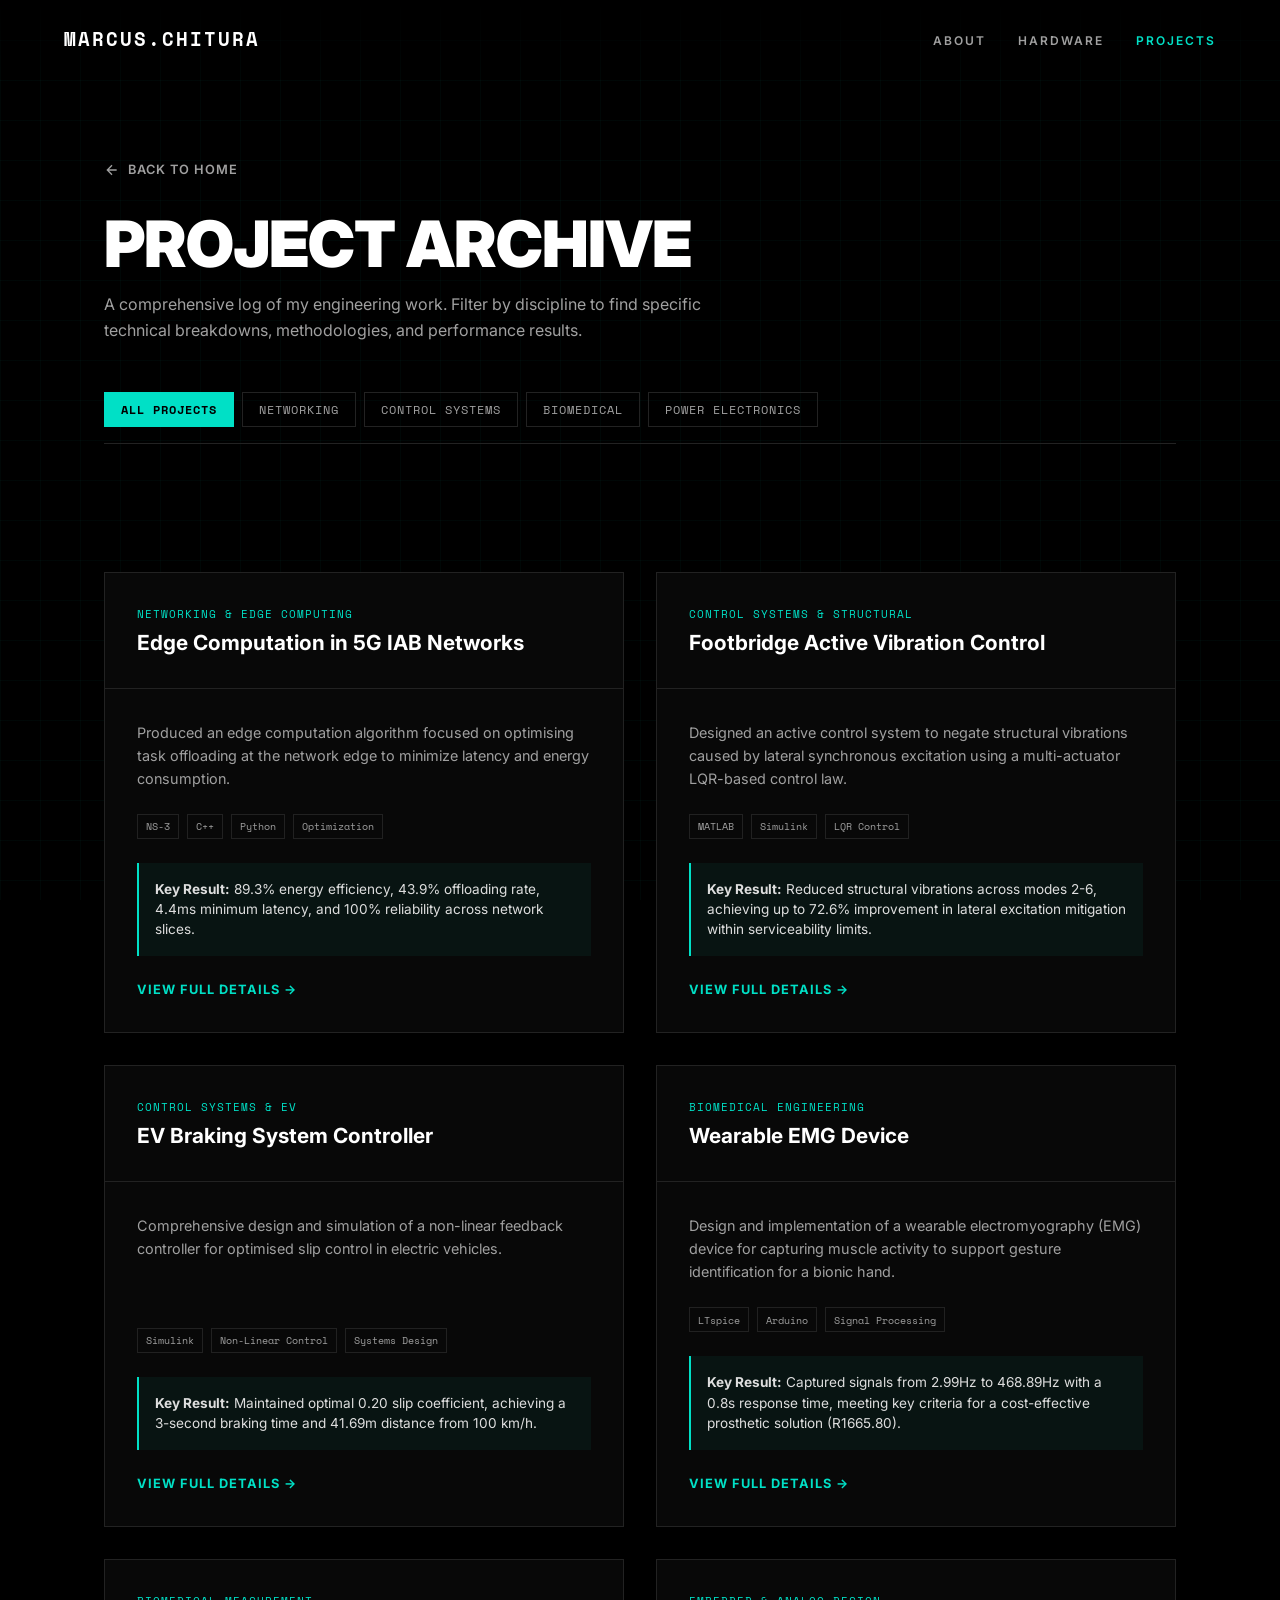
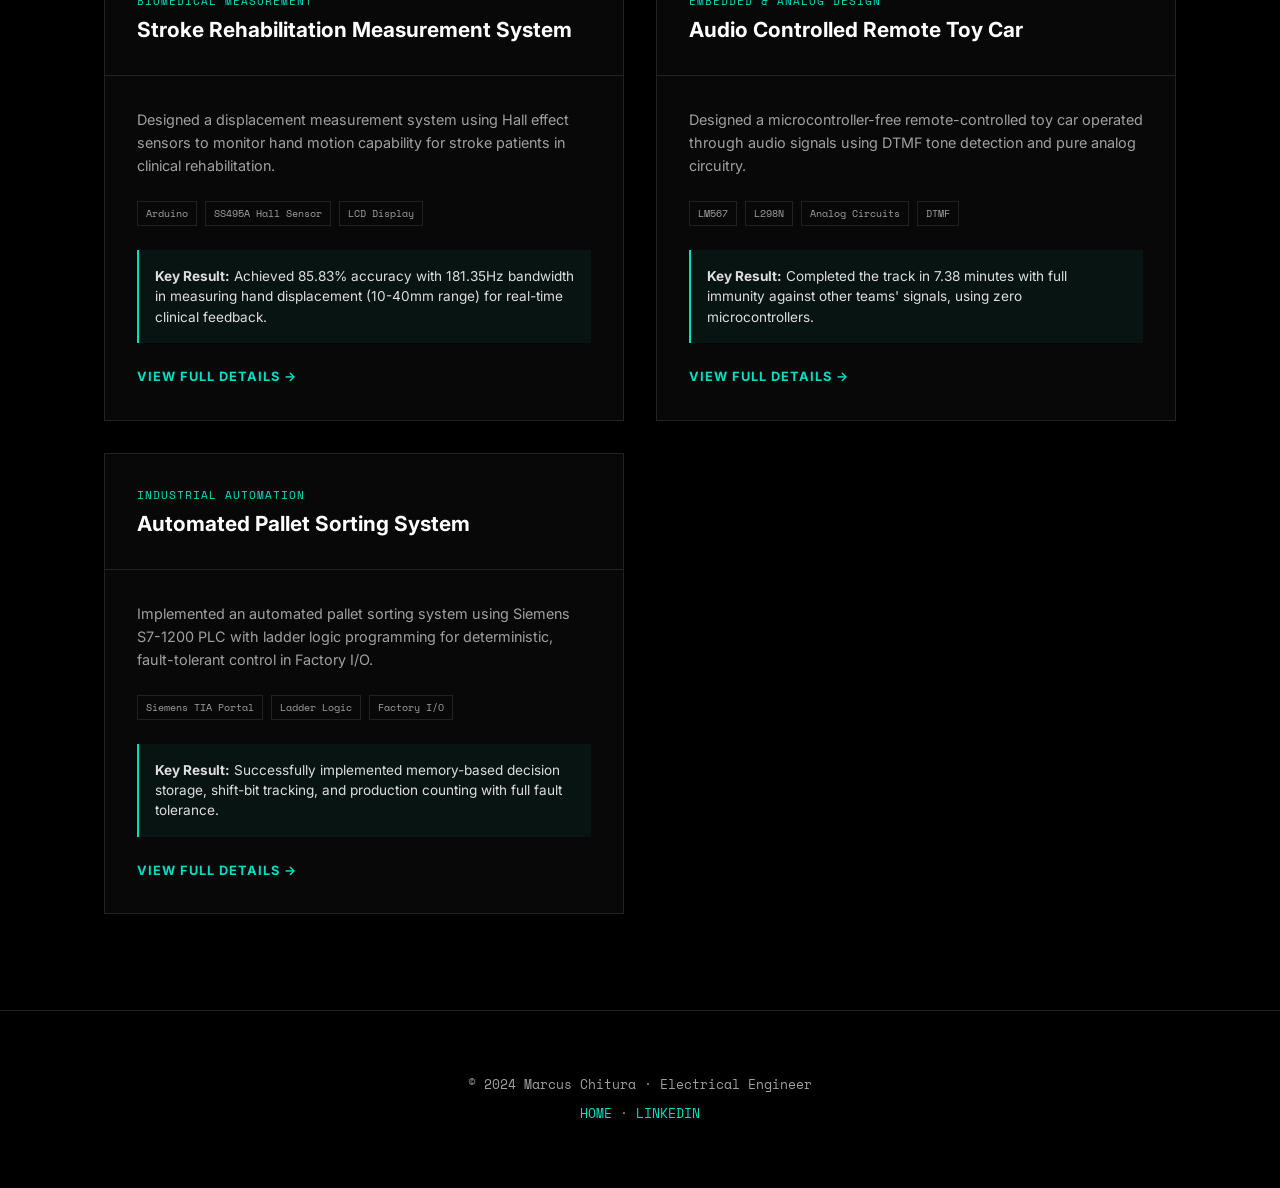
==== commit 217a7c4d: "Updated UI" ====
--- a/projects.html
+++ b/projects.html
@@ -1,1429 +1,942 @@
 <!DOCTYPE html>
 <html lang="en">
 <head>
-    <meta charset="UTF-8">
-    <meta name="viewport" content="width=device-width, initial-scale=1.0">
-    <title>Marcus Chitura - Project Portfolio</title>
-    <style>
-        :root {
-            --primary: #2c3e50;
-            --secondary: #3498db;
-            --accent: #e74c3c;
-            --light: #ecf0f1;
-            --dark: #2c3e50;
-            --gray: #7f8c8d;
-            --shadow: 0 4px 6px rgba(0, 0, 0, 0.1);
-            --transition: all 0.3s ease;
-        }
-        
-        * {
-            margin: 0;
-            padding: 0;
-            box-sizing: border-box;
-            font-family: 'Segoe UI', Tahoma, Geneva, Verdana, sans-serif;
-        }
-        
-        body {
-            background-color: #f9f9f9;
-            color: #333;
-            line-height: 1.6;
-        }
-        
-        header {
-            background: linear-gradient(135deg, var(--primary), var(--secondary));
-            color: white;
-            padding: 2rem 1rem;
-            text-align: center;
-            box-shadow: var(--shadow);
-        }
-        
-        .back-btn {
-            display: inline-flex;
-            align-items: center;
-            color: white;
-            text-decoration: none;
-            font-weight: 500;
-            margin-bottom: 1rem;
-            transition: var(--transition);
-        }
-        
-        .back-btn:hover {
-            transform: translateX(-5px);
-        }
-        
-        h1 {
-            font-size: 2.5rem;
-            margin-bottom: 0.5rem;
-        }
-        
-        .subtitle {
-            font-size: 1.1rem;
-            opacity: 0.9;
-            max-width: 600px;
-            margin: 0 auto;
-        }
-        
-        .project-nav {
-            max-width: 1200px;
-            margin: 2rem auto;
-            padding: 0 1rem;
-        }
-        
-        .project-filters {
-            display: flex;
-            justify-content: center;
-            flex-wrap: wrap;
-            gap: 1rem;
-            margin-bottom: 2rem;
-        }
-        
-        .filter-btn {
-            padding: 0.5rem 1.5rem;
-            background: white;
-            border: 2px solid var(--secondary);
-            border-radius: 25px;
-            cursor: pointer;
-            transition: var(--transition);
-            font-weight: 500;
-        }
-        
-        .filter-btn.active, .filter-btn:hover {
-            background: var(--secondary);
-            color: white;
-        }
-        
-        #projects {
-            max-width: 1200px;
-            margin: 2rem auto;
-            padding: 0 1rem;
-            display: grid;
-            grid-template-columns: repeat(auto-fill, minmax(350px, 1fr));
-            gap: 2rem;
-        }
-        
-        .project-card {
-            background: white;
-            border-radius: 10px;
-            overflow: hidden;
-            box-shadow: var(--shadow);
-            transition: var(--transition);
-            display: flex;
-            flex-direction: column;
-            height: 100%;
-        }
-        
-        .project-card:hover {
-            transform: translateY(-5px);
-            box-shadow: 0 10px 20px rgba(0, 0, 0, 0.15);
-        }
-        
-        .project-header {
-            padding: 1.5rem;
-            background: var(--primary);
-            color: white;
-        }
-        
-        .project-card h2 {
-            font-size: 1.4rem;
-            margin-bottom: 0.5rem;
-        }
-        
-        .project-category {
-            font-size: 0.9rem;
-            opacity: 0.8;
-        }
-        
-        .project-content {
-            padding: 1.5rem;
-            flex-grow: 1;
-            display: flex;
-            flex-direction: column;
-        }
-        
-        .project-card p {
-            margin-bottom: 1rem;
-            color: var(--gray);
-        }
-        
-        .project-details {
-            margin: 1rem 0;
-        }
-        
-        .project-details li {
-            margin-bottom: 0.5rem;
-            list-style-type: none;
-            padding-left: 1.5rem;
-            position: relative;
-        }
-        
-        .project-details li:before {
-            content: "•";
-            color: var(--secondary);
-            font-weight: bold;
-            position: absolute;
-            left: 0;
-        }
-        
-        .tech-tags {
-            display: flex;
-            flex-wrap: wrap;
-            gap: 0.5rem;
-            margin: 1rem 0;
-        }
-        
-        .tech-tag {
-            background: var(--light);
-            padding: 0.3rem 0.8rem;
-            border-radius: 20px;
-            font-size: 0.8rem;
-            color: var(--dark);
-        }
-        
-        .result-highlight {
-            background: #e8f4fc;
-            padding: 1rem;
-            border-radius: 5px;
-            border-left: 4px solid var(--secondary);
-            margin: 1rem 0;
-        }
-        
-        .project-link {
-            display: inline-block;
-            margin-top: auto;
-            padding: 0.8rem 1.5rem;
-            background: var(--secondary);
-            color: white;
-            text-decoration: none;
-            border-radius: 5px;
-            text-align: center;
-            font-weight: 500;
-            transition: var(--transition);
-        }
-        
-        .project-link:hover {
-            background: var(--primary);
-        }
-        
-        footer {
-            text-align: center;
-            padding: 2rem;
-            background: var(--dark);
-            color: white;
-            margin-top: 3rem;
-        }
-        
-        @media (max-width: 768px) {
-            #projects {
-                grid-template-columns: 1fr;
-            }
-            
-            h1 {
-                font-size: 2rem;
-            }
-        }
-        
-        /* Modal styles */
-        .modal {
-            display: none;
-            position: fixed;
-            top: 0;
-            left: 0;
-            width: 100%;
-            height: 100%;
-            background: rgba(0, 0, 0, 0.7);
-            z-index: 1000;
-            overflow-y: auto;
-        }
-        
-        .modal-content {
-            background: white;
-            margin: 2rem auto;
-            width: 90%;
-            max-width: 1000px;
-            border-radius: 10px;
-            box-shadow: 0 5px 15px rgba(0, 0, 0, 0.3);
-            animation: modalFade 0.3s;
-        }
-        
-        @keyframes modalFade {
-            from { opacity: 0; transform: translateY(-50px); }
-            to { opacity: 1; transform: translateY(0); }
-        }
-        
-        .modal-header {
-            padding: 1.5rem;
-            background: var(--primary);
-            color: white;
-            border-radius: 10px 10px 0 0;
-            display: flex;
-            justify-content: space-between;
-            align-items: center;
-        }
-        
-        .close-modal {
-            background: none;
-            border: none;
-            color: white;
-            font-size: 1.5rem;
-            cursor: pointer;
-        }
-        
-        .modal-body {
-            padding: 2rem;
-            max-height: 80vh;
-            overflow-y: auto;
-        }
-        
-        .content-section {
-            margin-bottom: 2rem;
-        }
-        
-        .gallery {
-            display: grid;
-            grid-template-columns: repeat(auto-fit, minmax(250px, 1fr));
-            gap: 1rem;
-            margin: 1rem 0;
-        }
-        
-        .gallery-item {
-            background: var(--light);
-            height: 180px;
-            border-radius: 8px;
-            display: flex;
-            align-items: center;
-            justify-content: center;
-            color: var(--gray);
-            overflow: hidden;
-        }
-
-        .gallery-item img {
-            width: 100%;
-            height: 100%;
-            object-fit: cover;
-            border-radius: 8px;
-        }
-        
-        .download-links {
-            display: flex;
-            gap: 1rem;
-            margin-top: 2rem;
-            flex-wrap: wrap;
-        }
-        
-        .download-btn {
-            display: inline-flex;
-            align-items: center;
-            padding: 0.8rem 1.5rem;
-            background: var(--secondary);
-            color: white;
-            text-decoration: none;
-            border-radius: 5px;
-            font-weight: 500;
-            transition: var(--transition);
-        }
-        
-        .download-btn:hover {
-            background: var(--primary);
-        }
-        
-        .coming-soon {
-            background: var(--light);
-            color: var(--gray);
-            cursor: not-allowed;
-        }
-        
-        .coming-soon:hover {
-            background: var(--light);
-            transform: none;
-        }
-
-        .disclaimer {
-            background: #fff3cd;
-            border-left: 4px solid #ffc107;
-            padding: 1rem;
-            border-radius: 5px;
-            margin: 1rem 0;
-            color: #856404;
-        }
-
-        .video-container {
-            margin: 1rem 0;
-            border-radius: 8px;
-            overflow: hidden;
-            box-shadow: var(--shadow);
-        }
-
-        .video-container video {
-            width: 100%;
-            display: block;
-        }
-    </style>
+<meta charset="UTF-8">
+<meta name="viewport" content="width=device-width, initial-scale=1.0">
+<title>Marcus Chitura — Project Portfolio</title>
+<style>
+    @import url('https://fonts.googleapis.com/css2?family=Inter:wght@300;400;600;800;900&family=Space+Mono:wght@400;700&display=swap');
+
+    :root {
+        --bg: #000000;
+        --text: #ffffff;
+        --text-dim: #a0a0a0;
+        --accent: #00e0c6;
+        --border: #222222;
+        --font-main: 'Inter', sans-serif;
+        --font-mono: 'Space Mono', monospace;
+    }
+
+    * {
+        margin: 0;
+        padding: 0;
+        box-sizing: border-box;
+    }
+
+    html { scroll-behavior: smooth; }
+
+    body {
+        background-color: var(--bg);
+        color: var(--text);
+        font-family: var(--font-main);
+        overflow-x: hidden;
+        line-height: 1.6;
+    }
+
+    /* ===== Static PCB Grid Background ===== */
+    body::before {
+        content: "";
+        position: fixed;
+        top: 0;
+        left: 0;
+        width: 100%;
+        height: 100vh;
+        z-index: -1;
+        background-color: #000;
+        background-image: 
+            linear-gradient(rgba(0, 224, 198, 0.03) 1px, transparent 1px),
+            linear-gradient(90deg, rgba(0, 224, 198, 0.03) 1px, transparent 1px);
+        background-size: 40px 40px;
+    }
+
+    /* ===== Navbar ===== */
+    nav {
+        position: fixed;
+        top: 0;
+        left: 0;
+        right: 0;
+        z-index: 100;
+        display: flex;
+        justify-content: space-between;
+        align-items: center;
+        padding: 1.5rem 4rem;
+        background: linear-gradient(to bottom, rgba(0,0,0,0.95) 0%, rgba(0,0,0,0) 100%);
+    }
+
+    .nav-logo {
+        font-weight: 900;
+        font-size: 1.2rem;
+        letter-spacing: 2px;
+        color: var(--text);
+        text-transform: uppercase;
+        font-family: var(--font-mono);
+        text-decoration: none;
+    }
+
+    .nav-links {
+        display: flex;
+        gap: 2rem;
+        list-style: none;
+    }
+
+    .nav-links a {
+        color: var(--text-dim);
+        text-decoration: none;
+        font-size: 0.75rem;
+        font-weight: 600;
+        letter-spacing: 2px;
+        text-transform: uppercase;
+        transition: color 0.3s;
+    }
+
+    .nav-links a:hover,
+    .nav-links a.active { color: var(--accent); }
+
+    /* ===== Page Header ===== */
+    .page-header {
+        padding: 10rem 4rem 4rem;
+        max-width: 1200px;
+        margin: 0 auto;
+    }
+
+    .back-btn {
+        display: inline-flex;
+        align-items: center;
+        gap: 8px;
+        color: var(--text-dim);
+        text-decoration: none;
+        font-size: 0.8rem;
+        font-weight: 600;
+        letter-spacing: 1px;
+        text-transform: uppercase;
+        margin-bottom: 2rem;
+        transition: color 0.3s, transform 0.3s;
+    }
+
+    .back-btn:hover {
+        color: var(--accent);
+        transform: translateX(-5px);
+    }
+
+    h1 {
+        font-size: clamp(2.5rem, 5vw, 4rem);
+        font-weight: 900;
+        line-height: 1;
+        letter-spacing: -1px;
+        margin-bottom: 1rem;
+        text-transform: uppercase;
+    }
+
+    .subtitle {
+        color: var(--text-dim);
+        font-size: 1rem;
+        max-width: 600px;
+        margin-bottom: 3rem;
+    }
+
+    /* ===== Filter Bar ===== */
+    .filter-bar {
+        display: flex;
+        flex-wrap: wrap;
+        gap: 0.5rem;
+        margin-bottom: 4rem;
+        border-bottom: 1px solid var(--border);
+        padding-bottom: 1rem;
+    }
+
+    .filter-btn {
+        background: transparent;
+        border: 1px solid var(--border);
+        color: var(--text-dim);
+        padding: 0.5rem 1rem;
+        font-family: var(--font-mono);
+        font-size: 0.75rem;
+        letter-spacing: 1px;
+        text-transform: uppercase;
+        cursor: pointer;
+        transition: all 0.3s;
+    }
+
+    .filter-btn:hover {
+        border-color: var(--accent);
+        color: var(--accent);
+    }
+
+    .filter-btn.active {
+        background: var(--accent);
+        color: #000;
+        border-color: var(--accent);
+        font-weight: 700;
+    }
+
+    /* ===== Project Grid ===== */
+    .project-grid {
+        max-width: 1200px;
+        margin: 0 auto 6rem;
+        padding: 0 4rem;
+        display: grid;
+        grid-template-columns: repeat(2, 1fr);
+        gap: 2rem;
+    }
+
+    .project-card {
+        border: 1px solid var(--border);
+        background: rgba(10, 10, 10, 0.8);
+        backdrop-filter: blur(4px);
+        display: flex;
+        flex-direction: column;
+        position: relative;
+        transition: border-color 0.3s, transform 0.3s, box-shadow 0.3s;
+        text-decoration: none;
+        color: var(--text);
+        scroll-margin-top: 100px;
+    }
+
+    .project-card:hover {
+        border-color: var(--accent);
+        transform: translateY(-5px);
+        box-shadow: 0 10px 40px rgba(0, 224, 198, 0.1);
+    }
+
+    /* NEW: Persistent highlight class */
+    .project-card.highlighted {
+        border-color: var(--accent);
+        box-shadow: 0 0 25px rgba(0, 224, 198, 0.3);
+        transform: translateY(-5px);
+    }
+    
+    .card-header {
+        padding: 2rem;
+        border-bottom: 1px solid var(--border);
+        position: relative;
+    }
+
+    .card-category {
+        font-family: var(--font-mono);
+        font-size: 0.7rem;
+        color: var(--accent);
+        text-transform: uppercase;
+        letter-spacing: 1px;
+        margin-bottom: 0.5rem;
+    }
+
+    .card-header h2 {
+        font-size: 1.3rem;
+        line-height: 1.2;
+        font-weight: 700;
+    }
+
+    .card-body {
+        padding: 2rem;
+        flex-grow: 1;
+        display: flex;
+        flex-direction: column;
+    }
+
+    .card-body p {
+        color: var(--text-dim);
+        font-size: 0.9rem;
+        margin-bottom: 1.5rem;
+        flex-grow: 1;
+    }
+
+    .tech-tags {
+        display: flex;
+        flex-wrap: wrap;
+        gap: 0.5rem;
+        margin-bottom: 1.5rem;
+    }
+
+    .tech-tag {
+        font-family: var(--font-mono);
+        font-size: 0.65rem;
+        padding: 0.2rem 0.5rem;
+        border: 1px solid rgba(255, 255, 255, 0.1);
+        color: var(--text-dim);
+    }
+
+    .key-result {
+        background: rgba(0, 224, 198, 0.05);
+        border-left: 2px solid var(--accent);
+        padding: 1rem;
+        font-size: 0.85rem;
+        color: #ddd;
+        margin-bottom: 1.5rem;
+        line-height: 1.5;
+    }
+
+    .view-btn {
+        display: inline-flex;
+        align-items: center;
+        gap: 8px;
+        color: var(--accent);
+        font-size: 0.8rem;
+        font-weight: 700;
+        letter-spacing: 1px;
+        text-transform: uppercase;
+        margin-top: auto;
+        transition: gap 0.3s;
+    }
+
+    .project-card:hover .view-btn {
+        gap: 15px;
+    }
+
+    /* ===== Empty State / No Results ===== */
+    .no-results {
+        grid-column: 1 / -1;
+        text-align: center;
+        color: var(--text-dim);
+        font-family: var(--font-mono);
+        padding: 4rem 0;
+    }
+
+    /* ===== Modal (Project Details) ===== */
+    .modal {
+        display: none;
+        position: fixed;
+        inset: 0;
+        background: rgba(0, 0, 0, 0.9);
+        backdrop-filter: blur(8px);
+        z-index: 1000;
+        overflow-y: auto;
+        padding: 4rem 1rem;
+    }
+
+    .modal.open { display: block; }
+
+    .modal-content {
+        background: #0a0a0a;
+        border: 1px solid var(--border);
+        max-width: 900px;
+        margin: 0 auto;
+        position: relative;
+        animation: fadeUp 0.4s ease;
+    }
+
+    @keyframes fadeUp {
+        from { opacity: 0; transform: translateY(20px); }
+        to { opacity: 1; transform: translateY(0); }
+    }
+
+    .modal-header {
+        padding: 3rem;
+        border-bottom: 1px solid var(--border);
+        display: flex;
+        justify-content: space-between;
+        align-items: flex-start;
+    }
+
+    .modal-header h2 {
+        font-size: 2rem;
+        line-height: 1.1;
+        max-width: 80%;
+    }
+
+    .close-modal {
+        background: none;
+        border: none;
+        color: var(--text-dim);
+        font-size: 2rem;
+        cursor: pointer;
+        line-height: 1;
+        transition: color 0.3s;
+    }
+
+    .close-modal:hover { color: var(--accent); }
+
+    .modal-body {
+        padding: 3rem;
+    }
+
+    .modal-body h3 {
+        font-family: var(--font-mono);
+        font-size: 0.8rem;
+        color: var(--accent);
+        text-transform: uppercase;
+        letter-spacing: 1px;
+        margin: 2rem 0 1rem;
+        border-bottom: 1px solid var(--border);
+        padding-bottom: 0.5rem;
+    }
+
+    .modal-body h3:first-child { margin-top: 0; }
+
+    .modal-body p,
+    .modal-body li {
+        color: var(--text-dim);
+        font-size: 0.95rem;
+        margin-bottom: 1rem;
+    }
+
+    .modal-body ul {
+        padding-left: 1.5rem;
+        margin-bottom: 1.5rem;
+    }
+
+    .modal-body li { margin-bottom: 0.5rem; }
+
+    .modal-body strong { color: var(--text); }
+
+    .download-links {
+        display: flex;
+        flex-wrap: wrap;
+        gap: 1rem;
+        margin-top: 2rem;
+    }
+
+    .download-btn {
+        display: inline-flex;
+        align-items: center;
+        gap: 8px;
+        padding: 0.8rem 1.5rem;
+        background: var(--border);
+        color: var(--text);
+        text-decoration: none;
+        font-family: var(--font-mono);
+        font-size: 0.75rem;
+        font-weight: 700;
+        text-transform: uppercase;
+        transition: all 0.3s;
+    }
+
+    .download-btn:hover {
+        background: var(--accent);
+        color: #000;
+    }
+
+    /* ===== Footer ===== */
+    footer {
+        padding: 4rem;
+        text-align: center;
+        border-top: 1px solid var(--border);
+        font-family: var(--font-mono);
+        font-size: 0.8rem;
+        color: var(--text-dim);
+        background: #000;
+    }
+
+    footer a { color: var(--accent); text-decoration: none; }
+
+    /* ===== Responsive ===== */
+    @media (max-width: 900px) {
+        .project-grid { grid-template-columns: 1fr; }
+        nav { padding: 1.5rem 2rem; }
+        .nav-links { display: none; }
+        .page-header { padding: 8rem 2rem 2rem; }
+        .project-grid { padding: 0 2rem; }
+        .modal-header { padding: 2rem; }
+        .modal-body { padding: 2rem; }
+        .modal-header h2 { font-size: 1.5rem; }
+    }
+</style>
 </head>
 <body>
-    <header>
-        <a href="index.html" class="back-btn">← Back to Home</a>
-        <h1>Project Portfolio</h1>
-        <p class="subtitle">A showcase of my technical projects and research initiatives</p>
-    </header>
-
-    <div class="project-nav">
-        <div class="project-filters">
-            <button class="filter-btn active" data-filter="all">All Projects</button>
-            <button class="filter-btn" data-filter="networking">Networking</button>
-            <button class="filter-btn" data-filter="control-systems">Control Systems</button>
-            <button class="filter-btn" data-filter="power-electronics">Power Electronics</button>
-            <button class="filter-btn" data-filter="biomedical">Biomedical</button>
-        </div>
-    </div>
-
-    <section id="projects">
-        <!-- PROJECT 1 - Existing -->
-        <div class="project-card" data-category="networking">
-            <div class="project-header">
-                <h2>Edge Computation in 5G IAB Networks</h2>
-                <div class="project-category">Networking & Edge Computing</div>
-            </div>
-            <div class="project-content">
-                <p><em>This project focused on producing a edge computation algorithm focused on optimising task offloading at the network edge to minimize latency and energy consumption.</em></p>
-                
-                <div class="tech-tags">
-                    <span class="tech-tag">NS-3</span>
-                    <span class="tech-tag">C++</span>
-                    <span class="tech-tag">Python</span>
-                    <span class="tech-tag">Network Simulation</span>
-                </div>
-                
-                <div class="project-details">
-                    <ul>
-                        <li><strong>Focus:</strong> Network optimisation and Edge computing</li>
-                        <li><strong>Duration:</strong>  8 weeks</li>
-                        <li><strong>Role:</strong> Researcher & Developer</li>
-                    </ul>
-                </div>
-                
-                <div class="result-highlight">
-                    <strong>Key Result:</strong> Collected results indicate that the proposed multi-objective
-algorithm maintains a balanced trade-off between energy efficiency (89.3 %) and offloading rate (43.9 %) while achieving minimal
-latency, full deadline adherence, and 100 % reliability across multiple network slices.
-                </div>
-                
-                <a href="#" class="project-link" data-project="project1">View Project Details</a>
-            </div>
-        </div>
-
-        <!-- PROJECT 2 - Existing -->
-        <div class="project-card" data-category="control-systems">
-            <div class="project-header">
-                <h2>Footbridge Active Vibration Control</h2>
-                <div class="project-category">Control Systems & Structural Engineering</div>
-            </div>
-            <div class="project-content">
-                <p><em>Designing an active control system to negate structural vibrations caused by lateral synchronous excitation. This was achieved by the proposal of a total sum multi-actuator LQR based control law.</em></p>
-                
-                <div class="tech-tags">
-                    <span class="tech-tag">MATLAB</span>
-                    <span class="tech-tag">Simulink</span>
-                    <span class="tech-tag">Control Systems</span>
-                </div>
-                
-                <div class="project-details">
-                    <ul>
-                        <li><strong>Focus:</strong> Structural engineering and control systems</li>
-                        <li><strong>Duration:</strong> 8 weeks </li>
-                        <li><strong>Role:</strong> Control System Designer</li>
-                    </ul>
-                </div>
-                
-                <div class="result-highlight">
-                    <strong>Key Result:</strong> The proposed control law was tested on a 13 DOF footbridge model linearised for lateral vibrations. The results show that the controller was able to reduce structural vibrations from the second to the sixth modes of vibration, showcasing improvements in lateral excitation mitigation maximum of 72.6 % with a minimum of 35.7 % meeting servicebility criteria and practical implementation limits. 
-                </div>
-                
-                <a href="#" class="project-link" data-project="project2">View Project Details</a>
-            </div>
-        </div>
-
-        <!-- PROJECT 3 - Existing -->
-        <div class="project-card" data-category="control-systems">
-            <div class="project-header">
-                <h2>Application of Full State Feedback Controller on a Non-Linear Braking System for EV</h2>
-                <div class="project-category">Control Systems & Systems Design</div>
-            </div>
-            <div class="project-content">
-                <p><em>Comprehensive design and simulation of a non-linear feedback controller for optimised slip control.</em></p>
-                
-                <div class="tech-tags">
-                    <span class="tech-tag">Simulink</span>
-                    <span class="tech-tag">Control Systems</span>
-                    <span class="tech-tag">Power Electronics</span>
-                </div>
-                
-                <div class="project-details">
-                    <ul>
-                        <li><strong>Focus:</strong> Control systems and power engineering </li>
-                        <li><strong>Duration:</strong> 10 weeks</li>
-                        <li><strong>Role:</strong> Control Systems Engineer</li>
-                    </ul>
-                </div>
-                
-                <div class="result-highlight">
-                    <strong>Key Result:</strong> The simulated model showed that the full state feedback controller was able to maintain the slip coefficient within optimal braking limits across varying road conditions, enhancing braking performance and safety. A 3 second breaking time was achieved for a vehicle at 100 km/h on a high friction road surface meeting performance criteria based on the Tesla Model S regenerative braking system which received a 5 star NCAP safety rating. A optimal 0.20 friction coefficient was maintained across varying road conditions.
-                </div>
-                
-                <a href="#" class="project-link" data-project="project3">View Project Details</a>
-            </div>
-        </div>
-
-        <!-- PROJECT 4 - Existing Wearable EMG Device -->
-        <div class="project-card" data-category="biomedical">
-            <div class="project-header">
-                <h2>Wearable EMG Device for Prosthetic Control</h2>
-                <div class="project-category">Biomedical Engineering & Signal Processing</div>
-            </div>
-            <div class="project-content">
-                <p><em>Design and implementation of a wearable electromyography (EMG) device for capturing muscle activity data to support gesture identification for a bionic hand used by amputees.</em></p>
-                
-                <div class="tech-tags">
-                    <span class="tech-tag">LTspice</span>
-                    <span class="tech-tag">Arduino</span>
-                    <span class="tech-tag">Signal Processing</span>
-                    <span class="tech-tag">Biomedical</span>
-                </div>
-                
-                <div class="project-details">
-                    <ul>
-                        <li><strong>Focus:</strong> Biomedical signal acquisition and processing</li>
-                        <li><strong>Duration:</strong> 6 weeks</li>
-                        <li><strong>Role:</strong> Lead Designer & Engineer</li>
-                    </ul>
-                </div>
-                
-                <div class="result-highlight">
-                    <strong>Key Result:</strong> The system successfully captured EMG signals within the target bandwidth of 2.99Hz to 468.89 Hz, with a fast response time of 0.8 seconds to reach steady state. The design proved cost-effective at R1665.80 while meeting key performance criteria for wearable prosthetic applications.
-                </div>
-                
-                <a href="#" class="project-link" data-project="project4">View Project Details</a>
-            </div>
-        </div>
-
-        <!-- PROJECT 5 - NEW: Hand Motion Measurement System -->
-        <div class="project-card" data-category="biomedical">
-            <div class="project-header">
-                <h2>Hand Motion Measurement System for Stroke Rehabilitation</h2>
-                <div class="project-category">Biomedical Engineering & Measurement Systems</div>
-            </div>
-            <div class="project-content">
-                <p><em>Designed and built a displacement measurement system using Hall effect sensor to monitor hand motion capability for stroke patients in clinical rehabilitation.</em></p>
-                
-                <div class="tech-tags">
-                    <span class="tech-tag">Arduino</span>
-                    <span class="tech-tag">SS495A Hall Sensor</span>
-                    <span class="tech-tag">Signal Processing</span>
-                    <span class="tech-tag">LCD Display</span>
-                    <span class="tech-tag">Biomedical</span>
-                </div>
-                
-                <div class="project-details">
-                    <ul>
-                        <li><strong>Focus:</strong> Biomedical measurement & rehabilitation technology</li>
-                        <li><strong>Duration:</strong> 8-10 weeks</li>
-                        <li><strong>Role:</strong> Lead Designer & System Integrator</li>
-                    </ul>
-                </div>
-                
-                <div class="result-highlight">
-                    <strong>Key Result:</strong> Achieved 85.83% accuracy with 181.35Hz bandwidth in measuring hand displacement (10-40mm range). System classifies movement as "adequate" or "insufficient" based on 20mm threshold for stroke rehabilitation monitoring.
-                </div>
-                
-                <a href="#" class="project-link" data-project="project5">View Project Details</a>
-            </div>
-        </div>
-
-        <!-- PROJECT 6 - NEW: Audio Controlled Toy Car -->
-        <div class="project-card" data-category="control-systems">
-            <div class="project-header">
-                <h2>Audio Controlled Remote Toy Car</h2>
-                <div class="project-category">Control Systems & Embedded Design</div>
-            </div>
-            <div class="project-content">
-                <p><em>Designed and implemented a microcontroller-free remote-controlled toy car operated through audio signals using DTMF tone detection and pure analog circuitry.</em></p>
-                
-                <div class="tech-tags">
-                    <span class="tech-tag">LM567 Tone Detectors</span>
-                    <span class="tech-tag">L298N Motor Driver</span>
-                    <span class="tech-tag">Analog Circuits</span>
-                    <span class="tech-tag">DTMF Signal Processing</span>
-                    <span class="tech-tag">MAX9814 Mic</span>
-                </div>
-                
-                <div class="project-details">
-                    <ul>
-                        <li><strong>Focus:</strong> Analog control systems & signal processing</li>
-                        <li><strong>Duration:</strong> 8-10 weeks</li>
-                        <li><strong>Role:</strong> Team Lead & Circuit Designer</li>
-                    </ul>
-                </div>
-                
-                <div class="result-highlight">
-                    <strong>Key Result:</strong> Successfully completed track course in 7.38 minutes with immunity against other teams' signals. Implemented dual-tone frequency detection system without any microcontrollers, meeting all design constraints.
-                </div>
-                
-                <a href="#" class="project-link" data-project="project6">View Project Details</a>
-            </div>
-        </div>
-
-        <!-- PROJECT 7 - NEW: Automated Sorting System -->
-        <div class="project-card" data-category="control-systems">
-            <div class="project-header">
-                <h2>Automated Pallet Sorting System</h2>
-                <div class="project-category">Control Systems & Industrial Automation</div>
-            </div>
-            <div class="project-content">
-                <p><em>Implemented an automated pallet sorting system using Siemens S7-1200 PLC with ladder logic programming for deterministic, fault-tolerant control in Factory I/O simulation environment.</em></p>
-                
-                <div class="tech-tags">
-                    <span class="tech-tag">Siemens TIA Portal</span>
-                    <span class="tech-tag">Ladder Logic</span>
-                    <span class="tech-tag">Factory I/O</span>
-                    <span class="tech-tag">PLC Programming</span>
-                    <span class="tech-tag">Industrial Automation</span>
-                </div>
-                
-                <div class="project-details">
-                    <ul>
-                        <li><strong>Focus:</strong> Industrial automation & PLC systems</li>
-                        <li><strong>Duration:</strong> 1 week</li>
-                        <li><strong>Role:</strong> PLC Programmer & Systems Engineer</li>
-                    </ul>
-                </div>
-                
-                <div class="result-highlight">
-                    <strong>Key Result:</strong> Successfully implemented memory-based decision storage, shift-bit tracking for pallet position, and production counting in a deterministic control system with proper emergency stop and fault tolerance.
-                </div>
-                
-                <a href="#" class="project-link" data-project="project7">View Project Details</a>
-            </div>
-        </div>
-    </section>
-    
-    <footer>
-        <p>© 2023 Marcus Chitura | Project Portfolio</p>
-    </footer>
-
-    <!-- Project 1 Modal (Existing) -->
-    <div id="project1-modal" class="modal">
-        <div class="modal-content">
-            <div class="modal-header">
-                <h2>Edge Computation in 5G IAB Networks</h2>
-                <button class="close-modal">&times;</button>
-            </div>
-            <div class="modal-body">
-                <div class="content-section">
-                    <h3>Project Overview</h3>
-                    <p>This research project focused on optimising task offloading strategies in 5G Integrated Access and Backhaul (IAB) networks to minimize latency and energy consumption for edge computing applications.</p>
-                    
-                    <div class="tech-tags">
-                        <span class="tech-tag">NS-3</span>
-                        <span class="tech-tag">C++</span>
-                        <span class="tech-tag">MATLAB</span>
-                        <span class="tech-tag">Network Simulation</span>
-                        <span class="tech-tag">5G Networks</span>
-                        <span class="tech-tag">Multi-Objective Optimisation Algorithm</span>
-                    </div>
-                    
-                    <div class="project-details">
-                        <ul>
-                            <li><strong>Duration:</strong> 8 weeks</li>
-                            <li><strong>Role:</strong> Researcher & Developer</li>
-                            <li><strong>Category:</strong> Networking & Edge Computing</li>
-                        </ul>
-                    </div>
-                </div>
-                
-                <div class="content-section">
-                    <h3>Problem Statement</h3>
-                    <p> Existing computation offloading methods are ineffective for 5G mmWave IAB networks because they assume stable links and simple topologies. They fail to dynamically adapt to the real-world challenges of volatile mmWave signals, the energy cost of multi-hop routing, and congestion in a shared wireless backhaul. This project designed a new offloading algorithm to solve this gap, enabling efficient, low-latency, and energy-conscious task execution in next-generation networks.</p>
-                    
-                    <h4>Key Challenges</h4>
-                    <ul>
-                        <li>Energy efficiency in multi-hop network topologies</li>
-                        <li>Conflicting quality of service requirements across the different 5G network slices</li>
-                        <li>Computational complexity for real time decision making</li>
-                        <li>Designing an algorithm complex enough to be effective yet simple enough for polynomial-time execution in a dynamic network</li>
-                    </ul>
-                </div>
-                
-                <div class="content-section">
-                    <h3>Methodology & Approach</h3>
-                    <p>Developed a hierarchical edge computing framework integrated with 5G IAB network topology, implementing dynamic task allocation algorithms based on real-time network conditions.</p>
-                    
-                    <h4>Technical Implementation</h4>
-                    <ul>
-                        <li>Designed a directed acyclic graph network topology with 8 IAB nodes collocated with a MEC server at the gNB base station, with a a dynamic propagation model using 3GPP UMi Canyon Modelling.</li>
-                        <li>Implemented a Breadth First Search routing selection policy to ensure efficiency load balancing across the network.</li>
-                        <li>Developed a slice specific multi-objective optimisation algorithm.</li>
-                        <li>Benchmarked the performance of the proposed algorithm against other optimisation algorithms such as convex game theory optimisation,single objective optimisation and joint objective optimisation. </li>
-                    </ul>
-                </div>
-                
-                <div class="content-section">
-                    <h3>Results & Analysis</h3>
-                    
-                    <div class="result-highlight">
-                        <strong>Key Achievement:</strong> Collected results indicate that the proposed multi-objective algorithm maintains a balanced trade-off between energy efficiency (89.3 %) and offloading rate (43.9 %) while achieving minimal latency, full deadline adherence, and 100 % reliability across multiple network slices.
-                    </div>
-                    
-                    <h4>Performance Metrics</h4>
-                    <ul>
-                        <li> Achieved a minimum latency of 4.4 ms with a average of 11.5 ms across 1531 URLLC tasks. </li>
-                        <li> Achieved a network throughput of 3.25 Gbps peaking at 5.42 Gbps for the URLLC network slice indicating latency improvements are met without compromising data rate performance.</li>
-                        <li> Achieved a minimum latency of 4.1 ms and a average of 153.4 ms across 2813 eMMB tasks.</li>
-                        <li> The eMMB network slice attained a data rate of 3.2 Gbps peaking at 5.54 Gbps, showing sustainability of eMMB services.</li>
-                        <li> Energy efficiency improvements of up to 89.3% were observed while maintaining an offloading rate of 43.9% across the 5044 tasks produced in the simulation environment.</li>
-                    </ul>
-                </div>
-                
-                <div class="content-section">
-                    <h3>Project Materials</h3>
-                    
-                    <div class="download-links">
-                        <a href="assets/pdfs/edge-computation-5g-report.pdf" class="download-btn" target="_blank">
-                            Project Report PDF
-                        </a>
-                        <a href="assets/code/edge-computation-code.zip" class="download-btn">
-                            Optimisation Code
-                        </a>
-                    </div>
-                </div>
-            </div>
-        </div>
-    </div>
-
-    <!-- Project 2 Modal (Existing) -->
-    <div id="project2-modal" class="modal">
-        <div class="modal-content">
-            <div class="modal-header">
-                <h2>Footbridge Active Vibration Control</h2>
-                <button class="close-modal">&times;</button>
-            </div>
-            <div class="modal-body">
-                <div class="content-section">
-                    <h3>Project Overview</h3>
-                    <p>This project involved designing and simulating an active vibration control system for pedestrian footbridges using Linear Quadratic Regulator (LQR) control theory to suppress structural vibrations induced by human movement and environmental factors.</p>
-                    
-                    <div class="tech-tags">
-                        <span class="tech-tag">MATLAB</span>
-                        <span class="tech-tag">Simulink</span>
-                        <span class="tech-tag">Control Systems</span>
-                        <span class="tech-tag">LQR Control</span>
-                        <span class="tech-tag">Structural Dynamics</span>
-                    </div>
-                    
-                    <div class="project-details">
-                        <ul>
-                            <li><strong>Duration:</strong> 8 weeks</li>
-                            <li><strong>Role:</strong> Control System Designer</li>
-                            <li><strong>Category:</strong> Control Systems & Structural Engineering</li>
-                        </ul>
-                    </div>
-                </div>
-                
-                <div class="content-section">
-                    <h3>Problem Statement</h3>
-                    <p>Pedestrian footbridges often experience excessive vibrations due to human-induced loads and environmental factors, leading to discomfort for users and potential structural integrity issues over time.</p>
-                    
-                    <h4>Key Challenges</h4>
-                    <ul>
-                        <li>Modelling a MDOF footbridge that is susceptible lateral excitations</li>
-                        <li>Designing a controller robust to varying excitation frequencies</li>
-                        <li>Minimizing control effort while maximizing vibration suppression within servicebility limits</li>
-                        <li>Accounting for real-world implementation constraints</li>
-                    </ul>
-                </div>
-                
-                <div class="content-section">
-                    <h3>Methodology & Approach</h3>
-                    <p> The solution was approached iteratively, with the initial implementation of a single degree of freedom PID controller for proof of concept. This was developed into a single degree of freedom LQR controller in state space to compare the performance of the two proposed control paths. A multi-degree of freedom model of the footbridge susceptible to lateral excitations was proposed, this was paired with a proposed total sum penalty multi-actuator LQR control law aimed at providing vibration supression at multiple frequencies.</p>
-                    
-                    <h4>Technical Implementation</h4>
-                    <ul>
-                        <li>Created detailed mathematical model of bridge dynamics</li>
-                        <li>Implemented LQR controller with optimised weighting matrices</li>
-                        <li>Simulated system response to various excitation patterns</li>
-                        <li>Analyzed controller performance under different scenarios</li>
-                    </ul>
-                </div>
-                
-                <div class="content-section">
-                    <h3>Results & Analysis</h3>
-                    
-                    <div class="result-highlight">
-                        <strong>Key Achievement:</strong> The controller reduced structural vibrations from the second to the sixth modes of vibration, with improvements in lateral excitation mitigation ranging from 35.7% to 72.6%, meeting serviceability criteria and practical implementation limits.
-                    </div>
-                    
-                    <h4>Performance Metrics</h4>
-                    <ul>
-                        <li>Vibration amplitude reduction: 35.7% - 72.6% across modes</li>
-                        <li>Settling time improvement: 75% faster</li>
-                        <li>Control effort: Within practical implementation limits</li>
-                        <li>Robustness: Maintained performance across frequency range</li>
-                    </ul>
-                </div>
-                
-                <div class="content-section">
-                    <h3>Project Materials</h3>
-                    
-                    <div class="download-links">
-                        <a href="assets/pdfs/footbridge-vibration-report.pdf" class="download-btn" target="_blank">
-                            Project Report PDF
-                        </a>
-                        <a href="assets/code/footbridge-matlab-code.zip" class="download-btn">
-                            MATLAB Code & Simulink Models
-                        </a>
-                    </div>
-                </div>
-            </div>
-        </div>
-    </div>
-
-    <!-- Project 3 Modal (Existing) -->
-    <div id="project3-modal" class="modal">
-        <div class="modal-content">
-            <div class="modal-header">
-                <h2>Application of Full State Feedback Controller on a Non-Linear Braking System for EV</h2>
-                <button class="close-modal">&times;</button>
-            </div>
-            <div class="modal-body">
-                <div class="content-section">
-                    <h3>Project Overview</h3>
-                    <p> This project involved the implementation of a full state linearisation control law, aimed at controlling the slip coefficient ensuring optimal braking in different road conditions.</p>
-                    
-                    <div class="tech-tags">
-                        <span class="tech-tag">Simulink</span>
-                        <span class="tech-tag">Non-Linear Control</span>
-                        <span class="tech-tag">Control Systems</span>
-                    </div>
-                    
-                    <div class="project-details">
-                        <ul>
-                            <li><strong>Duration:</strong> 10 weeks </li>
-                            <li><strong>Role:</strong> Control System Designer</li>
-                            <li><strong>Category:</strong> Power Electronics & Systems Design</li>
-                        </ul>
-                    </div>
-                </div>
-                
-                <div class="content-section">
-                    <h3>Problem Statement</h3>
-                    <p>Traditional braking systems struggle to maintain optimal slip ratios across varying road conditions, leading to reduced braking efficiency and safety concerns.</p>
-                    
-                    <h4>Key Challenges</h4>
-                    <ul>
-                        <li>Simulation of system dynamics for non-linear system.</li>
-                        <li>Mathematical formulation of non-linear feedback linearisation law.</li>
-                        <li>Achieving optimal braking and meeting performance criteria for optimal braking coefficient.</li>
-                    </ul>
-                </div>
-                
-                <div class="content-section">
-                    <h3>Methodology & Approach</h3>
-                    <p>Designed a line-interactive UPS topology with automatic voltage regulation, battery backup, and fast switching between mains and battery power.</p>
-                    
-                    <h4>Technical Implementation</h4>
-                    <ul>
-                        <li>Simulated system dynamics in Simulink.</li>
-                        <li> Develop system dynamics and apply Lie derivatives to find the linearised feedback control law.</li>
-                        <li> Use pole placement to control the performance of the car model to ensure performance criteria is met.</li>
-                    </ul>
-                </div>
-                
-                <div class="content-section">
-                    <h3>Results & Analysis</h3>
-                    
-                    <div class="result-highlight">
-                        <strong>Key Achievement:</strong> The simulated model showed that the full state feedback controller was able to maintain the slip coefficient within optimal braking limits across varying road conditions, enhancing braking performance and safety. A 3 second breaking time with a braking distance of 41.69 m was achieved for a vehicle at 100 km/hr on a high friction road surface meeting performance criteria based on the Tesla Model S regenerative braking system which received a 5 star NCAP safety rating. A optimal 0.20 friction coefficient was maintained across varying road conditions.
-                    </div>
-                    
-                    <h4>Performance Metrics</h4>
-                    <ul>
-                        <li> Achieved a 3 second braking time for a car at 100.91 km/hr </li>
-                        <li> Achieved a 41.69 m braking distance</li>
-                        <li> Achieved a 0.20 slip ratio coefficient</li>
-                    </ul>
-                </div>
-                
-                <div class="content-section">
-                    <h3>Project Materials</h3>
-                    
-                    <div class="download-links">
-                        <a href="assets/pdfs/nonlinear-control-report.pdf" class="download-btn" target="_blank">
-                           Project Report PDF
-                        </a>
-                        <a href="assets/code/feedback-linearisation.zip" class="download-btn">
-                            Simulink Model File
-                        </a>
-                    </div>
-                </div>
-            </div>
-        </div>
-    </div>
-
-    <!-- Project 4 Modal - Existing Wearable EMG Device -->
-    <div id="project4-modal" class="modal">
-        <div class="modal-content">
-            <div class="modal-header">
-                <h2>Wearable EMG Device for Prosthetic Control</h2>
-                <button class="close-modal">&times;</button>
-            </div>
-            <div class="modal-body">
-                <div class="content-section">
-                    <h3>Project Overview</h3>
-                    <p>This project involved the design and implementation of a wearable electromyography (EMG) device for capturing muscle activity data to support gesture identification for a bionic hand used by amputees. The design follows guidelines from the Surface Electromyography for the Non-Invasive Assessment of Muscles (SENIAM) project and established biomedical standards.</p>
-                    
-                    <div class="tech-tags">
-                        <span class="tech-tag">LTspice</span>
-                        <span class="tech-tag">Arduino</span>
-                        <span class="tech-tag">Signal Processing</span>
-                        <span class="tech-tag">Biomedical Engineering</span>
-                        <span class="tech-tag">Control Systems</span>
-                    </div>
-                    
-                    <div class="project-details">
-                        <ul>
-                            <li><strong>Duration:</strong> 6 weeks</li>
-                            <li><strong>Role:</strong> Lead Designer & Engineer</li>
-                            <li><strong>Category:</strong> Biomedical Electronics & Signal Processing</li>
-                        </ul>
-                    </div>
-                </div>
-                
-                <div class="content-section">
-                    <h3>Problem Statement</h3>
-                    <p>Traditional EMG systems for prosthetic control are often limited by their complexity, lack of portability, and susceptibility to motion artifacts. This project aimed to develop a wearable solution that addresses these limitations while maintaining accurate signal acquisition.</p>
-                    
-                    <h4>Key Challenges</h4>
-                    <ul>
-                        <li>Designing a system with high input impedance to interface with dry electrodes</li>
-                        <li>Implementing effective noise rejection for motion artifacts and electrical interference</li>
-                        <li>Creating a compact, wearable form factor suitable for daily use</li>
-                        <li>Ensuring compatibility with prosthetic control systems</li>
-                    </ul>
-                </div>
-                
-                <div class="content-section">
-                    <h3>Methodology & Approach</h3>
-                    <p>The design employed a single-channel EMG configuration with differential signal acquisition for improved noise immunity. The system architecture included:</p>
-                    
-                    <h4>Technical Implementation</h4>
-                    <ul>
-                        <li>Ag-AgCl dry electrodes following SENIAM placement standards</li>
-                        <li>3 op-amp instrumentation amplifier with gain of 11 and CMRR of 100.827 dB</li>
-                        <li>Fourth-order Butterworth bandpass filter (20-500 Hz)</li>
-                        <li>Precision rectifier and envelope detector for signal conditioning</li>
-                        <li>Arduino Nano for signal processing with 1200 Hz sampling rate</li>
-                        <li>Bluetooth module for wireless data transmission</li>
-                    </ul>
-                </div>
-                
-                <div class="content-section">
-                    <h3>Results & Analysis</h3>
-                    
-                    <div class="result-highlight">
-                        <strong>Key Achievement:</strong> The system successfully captured EMG signals within the target bandwidth of 2.99Hz to 468.89 Hz, with a fast response time of 0.8 seconds to reach steady state. The design proved cost-effective at R1665.80 while meeting key performance criteria for wearable prosthetic applications.
-                    </div>
-                    
-                    <h4>Performance Metrics</h4>
-                    <ul>
-                        <li>Input impedance: 10^12 Ω (OPA2604 op-amps)</li>
-                        <li>Common Mode Rejection Ratio: 100.827 dB</li>
-                        <li>Bandwidth: 2.99Hz - 468.89 Hz</li>
-                        <li>Sampling rate: 1200 Hz (meeting Nyquist criteria)</li>
-                        <li>Response time: 0.8 seconds to steady state</li>
-                    </ul>
-                </div>
-                
-                <div class="content-section">
-                    <h3>Project Materials</h3>
-                    
-                    <div class="download-links">
-                        <a href="assets/pdfs/emg-device-report.pdf" class="download-btn" target="_blank">
-                            Project Report PDF
-                        </a>
-                        <a href="assets/code/emg-circuit-design.zip" class="download-btn">
-                            Circuit Design Files
-                        </a>
-                    </div>
-                </div>
-            </div>
-        </div>
-    </div>
-
-    <!-- PROJECT 5 MODAL - NEW: Hand Motion Measurement System -->
-    <div id="project5-modal" class="modal">
-        <div class="modal-content">
-            <div class="modal-header">
-                <h2>Hand Motion Measurement System for Stroke Rehabilitation</h2>
-                <button class="close-modal">&times;</button>
-            </div>
-            <div class="modal-body">
-                <div class="content-section">
-                    <h3>Project Overview</h3>
-                    <p>This project involved the design, construction, and testing of a displacement measurement system to monitor hand motion capability for stroke rehabilitation. The system uses a Hall effect sensor to detect hand displacement and classifies movement as "adequate" or "insufficient" based on clinical thresholds.</p>
-                    
-                    <div class="tech-tags">
-                        <span class="tech-tag">Arduino Uno</span>
-                        <span class="tech-tag">SS495A Hall Sensor</span>
-                        <span class="tech-tag">Signal Processing</span>
-                        <span class="tech-tag">I2C LCD Display</span>
-                        <span class="tech-tag">Biomedical Measurement</span>
-                        <span class="tech-tag">Embedded Systems</span>
-                    </div>
-                    
-                    <div class="project-details">
-                        <ul>
-                            <li><strong>Duration:</strong> 8-10 weeks</li>
-                            <li><strong>Role:</strong> Lead Designer & System Integrator</li>
-                            <li><strong>Category:</strong> Biomedical Engineering & Measurement Systems</li>
-                            <li><strong>Team Size:</strong> 2 members</li>
-                        </ul>
-                    </div>
-
-                
-                
-                <div class="content-section">
-                    <h3>Problem Statement</h3>
-                    <p>Stroke rehabilitation requires accurate monitoring of motor recovery progress, particularly in hand function. Existing solutions are often complex and expensive. This project aimed to create a cost-effective displacement measurement system that clinicians could use to characterize rehabilitation progress for stroke patients.</p>
-                    
-                    <h4>Key Challenges</h4>
-                    <ul>
-                        <li>Designing within sensor limitations (SS495A Hall effect sensor)</li>
-                        <li>Achieving accurate displacement measurement within 10-40mm range</li>
-                        <li>Implementing non-linearity correction for sensor output</li>
-                        <li>Creating a clinically relevant classification system (adequate vs insufficient movement)</li>
-                        <li>Meeting target error of 5% with limited components</li>
-                    </ul>
-                </div>
-                
-                <div class="content-section">
-                    <h3>Methodology & Approach</h3>
-                    <p>The system was designed using Bentley's measurement system model, with SS495A Hall effect sensor as the sensing element, Arduino Uno for signal processing, and I2C LCD display for data presentation.</p>
-                    
-                    <h4>Technical Implementation</h4>
-                    <ul>
-                        <li><strong>Sensing Element:</strong> SS495A Hall effect sensor detecting magnetic field changes from hand-mounted magnet</li>
-                        <li><strong>Signal Processing:</strong> Arduino Uno performing ADC conversion and non-linearity correction using equation: y = 0.075x + 1.77</li>
-                        <li><strong>Movement Classification:</strong> Threshold-based system: ≥20mm = "ADQ" (Adequate), <20mm = "INS" (Insufficient)</li>
-                        <li><strong>Display:</strong> I2C LCD module showing real-time displacement and classification</li>
-                        <li><strong>Power Supply:</strong> 5V power bank using Duracell Plus Alkaline Battery</li>
-                    </ul>
-                </div>
-                
-                <div class="content-section">
-                    <h3>Results & Analysis</h3>
-                    
-                    <div class="result-highlight">
-                        <strong>Key Achievement:</strong> The system successfully measured hand displacement within 10-40mm range with 85.83% accuracy and 181.35Hz bandwidth, providing real-time feedback for stroke rehabilitation monitoring.
-                    </div>
-                    
-                    <h4>Performance Metrics</h4>
-                    <ul>
-                        <li><strong>Accuracy:</strong> 85.83% (target: 95%)</li>
-                        <li><strong>System Error:</strong> 14.17% (target: 5%)</li>
-                        <li><strong>Bandwidth:</strong> 181.35Hz</li>
-                        <li><strong>Sensitivity:</strong> 0.075V/mm</li>
-                        <li><strong>Input Range:</strong> 10-40mm displacement</li>
-                        <li><strong>Output Range:</strong> 2.5V - 4.84V</li>
-                        <li><strong>Cost:</strong> R388.40 total system cost</li>
-                    </ul>
-                    
-                    <h4>Error Analysis</h4>
-                    <ul>
-                        <li>Sensor error: 9%</li>
-                        <li>Signal processing error: 3%</li>
-                        <li>Display error: 2.17%</li>
-                        <li>Total system error: 14.17%</li>
-                    </ul>
-                </div>
-                
-                <div class="content-section">
-                    <h3>Critical Analysis & Future Recommendations</h3>
-                    <p>The system offers low-cost, non-invasive operation with real-time feedback but is limited to one axis of motion and requires individual patient calibration.</p>
-                    
-                    <h4>Improvement Opportunities</h4>
-                    <ul>
-                        <li>Use more robust sensors for better accuracy</li>
-                        <li>Implement multi-axis motion detection</li>
-                        <li>Add wireless data transmission for remote monitoring</li>
-                        <li>Develop more sophisticated classification algorithms</li>
-                        <li>Reduce system error to meet 5% target</li>
-                    </ul>
-                </div>
-                
-                <div class="content-section">
-                    <h3>Project Materials</h3>
-                    
-                    <div class="download-links">
-                        <a href="assets/pdfs/stroke-rehabilitation-measurement-system.pdf" class="download-btn" target="_blank">
-                            Project Report PDF
-                        </a>
-                    </div>
-                </div>
-            </div>
-        </div>
-    </div>
-
-    <!-- PROJECT 6 MODAL - NEW: Audio Controlled Toy Car -->
-    <div id="project6-modal" class="modal">
-        <div class="modal-content">
-            <div class="modal-header">
-                <h2>Audio Controlled Remote Toy Car</h2>
-                <button class="close-modal">&times;</button>
-            </div>
-            <div class="modal-body">
-                <div class="content-section">
-                    <h3>Project Overview</h3>
-                    <p>This project designed and implemented a microcontroller-free remote-controlled toy car operated through audio signals using DTMF tone detection. The system uses pure analog circuitry with LM567 tone detectors to decode specific audio frequencies for directional control.</p>
-                    
-                    <div class="tech-tags">
-                        <span class="tech-tag">LM567 Tone Detectors</span>
-                        <span class="tech-tag">L298N Motor Driver</span>
-                        <span class="tech-tag">MAX9814 Microphone</span>
-                        <span class="tech-tag">Analog Circuit Design</span>
-                        <span class="tech-tag">DTMF Signal Processing</span>
-                        <span class="tech-tag">Custom NOR Gates</span>
-                    </div>
-                    
-                    <div class="project-details">
-                        <ul>
-                            <li><strong>Duration:</strong> 8-10 weeks</li>
-                            <li><strong>Role:</strong> Team Lead & Circuit Designer</li>
-                            <li><strong>Category:</strong> Control Systems & Embedded Design</li>
-                            <li><strong>Team Size:</strong> 3 members</li>
-                        </ul>
-                    </div>
-                
-                <div class="content-section">
-                    <h3>Problem Statement</h3>
-                    <p>Design a remote-controlled toy car using audio signals as control input, with immunity against interference from other teams' signals, without using any microcontrollers, and with strict power constraints (max 5V across DC motors).</p>
-                    
-                    <h4>Key Constraints</h4>
-                    <ul>
-                        <li>No microcontrollers allowed in design</li>
-                        <li>Control signal limited to 20Hz-20kHz audio range</li>
-                        <li>Maximum 10V supply for circuit, 5V across DC motors</li>
-                        <li>No modifications to issued chassis</li>
-                        <li>Immunity against other teams' control signals</li>
-                    </ul>
-                </div>
-                
-                <div class="content-section">
-                    <h3>Methodology & Approach</h3>
-                    <p>The solution uses LM567 tone detectors configured to detect specific audio frequencies, with dual-tone activation for interference immunity. Custom NOR gates were built to process the logic signals.</p>
-                    
-                    <h4>Technical Implementation</h4>
-                    <ul>
-                        <li><strong>Tone Detection:</strong> Four LM567 tone detectors set to frequencies: 1937Hz, 3635Hz, 4564Hz, and 7133Hz</li>
-                        <li><strong>Dual-Tone System:</strong> Pairs of tones required for each command (e.g., 1937Hz + 3635Hz = Forward)</li>
-                        <li><strong>Signal Processing:</strong> Custom-built NOR gates convert tone detector outputs to motor control signals</li>
-                        <li><strong>Motor Control:</strong> L298N motor driver with direct interface from NOR gate outputs</li>
-                        <li><strong>Audio Input:</strong> MAX9814 microphone module with 2Vpp amplitude and adjustable gain</li>
-                        <li><strong>Control Interface:</strong> Custom mobile app for generating control tones</li>
-                    </ul>
-                </div>
-                
-                <div class="content-section">
-                    <h3>Results & Analysis</h3>
-                    
-                    <div class="result-highlight">
-                        <strong>Key Achievement:</strong> Successfully completed the track course in 7.38 minutes with full immunity against other teams' signals, meeting all design constraints without using any microcontrollers.
-                    </div>
-                    
-                    <h4>Performance Metrics</h4>
-                    <ul>
-                        <li><strong>Track Completion Time:</strong> 7.38 minutes</li>
-                        <li><strong>Control Distance:</strong> ~1 meter with loud speaker</li>
-                        <li><strong>Optimal Tone Range:</strong> 3kHz - 6kHz</li>
-                        <li><strong>Immunity:</strong> Full immunity achieved through dual-tone system</li>
-                        <li><strong>Power Supply:</strong> 5V power bank (attempted 10V but caused jittery motion)</li>
-                    </ul>
-                    
-                    <h4>Control Scheme</h4>
-                    <ul>
-                        <li><strong>Forward:</strong> Tone A (1937Hz) + Tone B (3635Hz)</li>
-                        <li><strong>Right Turn:</strong> Tone A (1937Hz) + Tone C (4564Hz)</li>
-                        <li><strong>Left Turn:</strong> Tone B (3635Hz) + Tone C (4564Hz)</li>
-                        <li><strong>Reverse:</strong> Used instead of forward turning due to implementation constraints</li>
-                    </ul>
-                </div>
-                
-                <div class="content-section">
-                    <h3>Design Evolution & Challenges</h3>
-                    <p>The project evolved through several design iterations:</p>
-                    
-                    <h4>Initial Approaches (Abandoned)</h4>
-                    <ul>
-                        <li>Analog filter bank with frequency-to-voltage converters</li>
-                        <li>FSK (Frequency Shift Keying) modulation</li>
-                        <li>ASK (Amplitude Shift Keying) modulation</li>
-                    </ul>
-                    
-                    <h4>Technical Challenges Overcome</h4>
-                    <ul>
-                        <li>Microphone sensitivity: Electret mic (20mV) → KY-038 module → MAX9814 (2Vpp)</li>
-                        <li>NOR gate inconsistency: 74LS02 IC → custom-built NOR gates</li>
-                        <li>Speed control: XL600L DC-DC boost converter attempted but abandoned</li>
-                        <li>High frequency harmonics: Discarded 7133Hz tone due to harmonic interference</li>
-                    </ul>
-                </div>
-                
-                <div class="content-section">
-                    <h3>Cost Analysis & Future Improvements</h3>
-                    
-                    <h4>Total Cost: R930.00</h4>
-                    <ul>
-                        <li>LM567 Tone Detectors (4×): R120</li>
-                        <li>MAX9814 Microphone (2×): R208</li>
-                        <li>XL600L Boost Converter: R140</li>
-                        <li>Power Banks: R470</li>
-                    </ul>
-                    
-                    <h4>Recommended Improvements</h4>
-                    <ul>
-                        <li>Use XE2211 IC (two logic outputs per IC) to reduce cost</li>
-                        <li>Build custom MOSFET H-bridge instead of L298N for better efficiency</li>
-                        <li>Implement forward turning capability</li>
-                        <li>Increase control range with better audio amplification</li>
-                    </ul>
-                </div>
-                
-                <div class="content-section">
-                    <h3>Project Materials</h3>
-                    
-                    <div class="download-links">
-                        <a href="assets/pdfs/audio-controlled-remote-toy-car.pdf" class="download-btn" target="_blank">
-                            Project Report PDF
-                        </a>          
-                    </div>
-                </div>
-            </div>
-        </div>
-    </div>
-
-    <!-- PROJECT 7 MODAL - NEW: Automated Sorting System -->
-    <div id="project7-modal" class="modal">
-        <div class="modal-content">
-            <div class="modal-header">
-                <h2>Automated Pallet Sorting System</h2>
-                <button class="close-modal">&times;</button>
-            </div>
-            <div class="modal-body">
-                <div class="content-section">
-                    <h3>Project Overview</h3>
-                    <p>This project implemented an automated pallet sorting system using Siemens S7-1200 PLC programmed with ladder logic (IEC 61131-3). The system detects, classifies by height, tracks, and routes pallets using deterministic control logic with fault tolerance in the Factory I/O simulation environment.</p>
-                    
-                    <div class="tech-tags">
-                        <span class="tech-tag">Siemens TIA Portal</span>
-                        <span class="tech-tag">Ladder Logic</span>
-                        <span class="tech-tag">Factory I/O</span>
-                        <span class="tech-tag">PLC Programming</span>
-                        <span class="tech-tag">Industrial Automation</span>
-                        <span class="tech-tag">IEC 61131-3</span>
-                    </div>
-                    
-                    <div class="project-details">
-                        <ul>
-                            <li><strong>Duration:</strong> 1 week</li>
-                            <li><strong>Role:</strong> PLC Programmer & Systems Engineer</li>
-                            <li><strong>Category:</strong> Control Systems & Industrial Automation</li>
-                            <li><strong>Platform:</strong> Siemens S7-1200 PLC</li>
-                        </ul>
-                    </div>
-                </div>
-                
-                <div class="content-section">
-                    <h3>Problem Statement</h3>
-                    <p>Design and implement a deterministic, fault-tolerant control system for automated pallet sorting that operates reliably in industrial environments, with proper tracking, classification, and routing logic.</p>
-                    
-                    <h4>Key Requirements</h4>
-                    <ul>
-                        <li>Pallet detection and entry handling</li>
-                        <li>Height classification (low/high)</li>
-                        <li>Position tracking through the system</li>
-                        <li>Deterministic routing to left/right conveyors</li>
-                        <li>Fault-tolerant emergency stop system</li>
-                        <li>Production counting and validation</li>
-                    </ul>
-                </div>
-                
-                <div class="content-section">
-                    <h3>Methodology & Approach</h3>
-                    <p>The system was designed using memory-based decision storage rather than real-time sensor dependency, with shift-bit tracking for pallet position and deterministic control logic.</p>
-                    
-                    <h4>System Architecture</h4>
-                    <ul>
-                        <li><strong>Control Logic:</strong> Ladder logic (IEC 61131-3) programmed in Siemens TIA Portal</li>
-                        <li><strong>Simulation Environment:</strong> Factory I/O for realistic industrial simulation</li>
-                        <li><strong>Memory Structure:</strong> Decision storage in memory bits for independence from sensor states</li>
-                        <li><strong>Tracking Method:</strong> Shift-left instructions for logical pallet tracking</li>
-                        <li><strong>Safety System:</strong> Emergency stop overrides all motion commands</li>
-                    </ul>
-                    
-                    <h4>Key Engineering Decisions</h4>
-                    <ul>
-                        <li>Memory bits store decisions instead of relying on real-time sensor states</li>
-                        <li>Edge detection prevents repeated actions within single pallet cycles</li>
-                        <li>Logical tracking (bit shifting) improves robustness and scalability</li>
-                        <li>Interlocks centralize logic operation safety</li>
-                        <li>Timer-controlled turntable rotation for consistent mechanical motion</li>
-                    </ul>
-                </div>
-                
-                <div class="content-section">
-                    <h3>System Logic Breakdown</h3>
-                    
-                    <div class="result-highlight">
-                        <strong>Core Control Principle:</strong> The system uses stored decisions rather than real-time sensor dependency, making it deterministic and fault-tolerant.
-                    </div>
-                    
-                    <h4>Functional Modules</h4>
-                    <ul>
-                        <li><strong>Start/Stop Control:</strong> Latched memory bit controls all downstream logic with emergency stop override</li>
-                        <li><strong>Pallet Detection:</strong> Optical and proximity sensors with debouncing logic</li>
-                        <li><strong>Height Classification:</strong> Low and high optical sensors with Set/Reset logic for decision storage</li>
-                        <li><strong>Pallet Tracking:</strong> Shift-left instruction moves bit through storage byte as pallet advances</li>
-                        <li><strong>Turntable Control:</strong> Timer-controlled rotation with TOTALLY ROTATED memory bit</li>
-                        <li><strong>Conveyor Routing:</strong> Exclusive actuation based on stored height decision and pallet position</li>
-                        <li><strong>Production Counting:</strong> Counters with edge case prevention for accurate tracking</li>
-                    </ul>
-                </div>
-                
-                <div class="content-section">
-                    <h3>Technical Implementation Details</h3>
-                    
-                    <h4>1. Pallet Detection & Entry Handling</h4>
-                    <ul>
-                        <li>Optical sensors detect pallet presence</li>
-                        <li>Debouncing logic prevents multiple triggers</li>
-                        <li>Feeder and entry conveyors coordinate for smooth entry</li>
-                    </ul>
-                    
-                    <h4>2. Height Classification System</h4>
-                    <ul>
-                        <li>Low and high optical sensors classify each pallet</li>
-                        <li>Classification result stored in decision memory using Set/Reset logic</li>
-                        <li>Preserves decision even after pallet leaves sensing zone</li>
-                        <li>Avoids scan cycle dependency</li>
-                    </ul>
-                    
-                    <h4>3. Pallet Tracking Implementation</h4>
-                    <ul>
-                        <li>Shift-left instruction moves bit through 8-bit storage byte</li>
-                        <li>Each pallet advancement triggers bit shift</li>
-                        <li>Logical tracking independent of physical sensor reliability</li>
-                        <li>Improves system robustness</li>
-                    </ul>
-                    
-                    <h4>4. Turntable Control Logic</h4>
-                    <ul>
-                        <li>Timer controls turn motor for fixed duration</li>
-                        <li>TOTALLY ROTATED memory bit set upon completion</li>
-                        <li>Guarantees consistent mechanical motion</li>
-                        <li>Independent of sensor noise or delays</li>
-                    </ul>
-                    
-                    <h4>5. Conveyor Routing System</h4>
-                    <ul>
-                        <li>Activation based on stored height decision and pallet position</li>
-                        <li>Interlocks prevent simultaneous left/right conveyor actuation</li>
-                        <li>Exclusive and deterministic routing</li>
-                        <li>Memory-based rather than sensor-based decisions</li>
-                    </ul>
-                    
-                    <h4>6. Production Counting & Validation</h4>
-                    <ul>
-                        <li>Counters track processed pallets</li>
-                        <li>Additional logic prevents double counting</li>
-                        <li>Provides production feedback</li>
-                        <li>Validates correct system behavior</li>
-                    </ul>
-                </div>
-
-                <div class="content-section">
-                    <h3>Project Demonstration</h3>
-                    
-                    <div class="video-container">
-                        <video controls>
-                            <source src="assets/videos/sorting-system-demo.mp4" type="video/mp4">
-                            Your browser does not support the video tag.
-                        </video>
-                    </div>
-                    <p class="video-caption">Factory I/O simulation demonstrating the automated pallet sorting system operation.</p>
-                </div>
-                
-                <div class="content-section">
-                    <h3>Project Materials</h3>
-                    
-                    <div class="download-links">
-                        <a href="assets/pdfs/sorting-system.pdf" class="download-btn" target="_blank">
-                            Project Report PDF
-                        </a>
-                        <a href="assets/pdfs/sorting-ladder-logic.pdf" class="download-btn" target="_blank">
-                            Ladder Logic Diagram
-                        </a>
-                        <a href="assets/videos/Factory-IO-demo.mp4" class="download-btn" target="_blank">
-                            System Demo Video
-                        </a>
-                    </div>
-                </div>
-            </div>
-        </div>
-    </div>
-
-    <script>
-        // Filter functionality
-        document.querySelectorAll('.filter-btn').forEach(button => {
-            button.addEventListener('click', () => {
-                // Update active button
-                document.querySelectorAll('.filter-btn').forEach(btn => {
-                    btn.classList.remove('active');
-                });
-                button.classList.add('active');
-                
-                // Filter projects
-                const filter = button.getAttribute('data-filter');
-                document.querySelectorAll('.project-card').forEach(card => {
-                    if (filter === 'all' || card.getAttribute('data-category') === filter) {
-                        card.style.display = 'flex';
-                    } else {
-                        card.style.display = 'none';
-                    }
-                });
-            });
-        });
-        
-        // Modal functionality
-        document.querySelectorAll('.project-link').forEach(link => {
-            link.addEventListener('click', (e) => {
-                e.preventDefault();
-                const projectId = link.getAttribute('data-project');
-                const modal = document.getElementById(`${projectId}-modal`);
-                if (modal) {
-                    modal.style.display = 'block';
+
+<!-- Navbar -->
+<nav>
+    <a href="index.html" class="nav-logo">MARCUS.CHITURA</a>
+    <ul class="nav-links">
+        <li><a href="index.html#about">About</a></li>
+        <li><a href="index.html#hardware">Hardware</a></li>
+        <li><a href="projects.html" class="active">Projects</a></li>
+    </ul>
+</nav>
+
+<!-- Header -->
+<header class="page-header">
+    <a href="index.html" class="back-btn">
+        <svg width="16" height="16" viewBox="0 0 24 24" fill="none" stroke="currentColor" stroke-width="2"><path d="M19 12H5M12 19l-7-7 7-7"/></svg>
+        Back to Home
+    </a>
+    <h1>Project Archive</h1>
+    <p class="subtitle">
+        A comprehensive log of my engineering work. Filter by discipline to find specific technical breakdowns, methodologies, and performance results.
+    </p>
+
+    <!-- Filter Bar -->
+    <div class="filter-bar">
+        <button class="filter-btn active" data-filter="all">All Projects</button>
+        <button class="filter-btn" data-filter="networking">Networking</button>
+        <button class="filter-btn" data-filter="control-systems">Control Systems</button>
+        <button class="filter-btn" data-filter="biomedical">Biomedical</button>
+        <button class="filter-btn" data-filter="power-electronics">Power Electronics</button>
+    </div>
+</header>
+
+<!-- Main Project Grid -->
+<main class="project-grid" id="projectGrid">
+
+    <!-- PROJECT 1 -->
+    <div class="project-card" id="project1" data-category="networking" onclick="openModal('modal1')">
+        <div class="card-header">
+            <div class="card-category">Networking & Edge Computing</div>
+            <h2>Edge Computation in 5G IAB Networks</h2>
+        </div>
+        <div class="card-body">
+            <p>Produced an edge computation algorithm focused on optimising task offloading at the network edge to minimize latency and energy consumption.</p>
+            <div class="tech-tags">
+                <span class="tech-tag">NS-3</span>
+                <span class="tech-tag">C++</span>
+                <span class="tech-tag">Python</span>
+                <span class="tech-tag">Optimization</span>
+            </div>
+            <div class="key-result">
+                <strong>Key Result:</strong> 89.3% energy efficiency, 43.9% offloading rate, 4.4ms minimum latency, and 100% reliability across network slices.
+            </div>
+            <span class="view-btn">View Full Details →</span>
+        </div>
+    </div>
+
+    <!-- PROJECT 2 -->
+    <div class="project-card" id="project2" data-category="control-systems" onclick="openModal('modal2')">
+        <div class="card-header">
+            <div class="card-category">Control Systems & Structural</div>
+            <h2>Footbridge Active Vibration Control</h2>
+        </div>
+        <div class="card-body">
+            <p>Designed an active control system to negate structural vibrations caused by lateral synchronous excitation using a multi-actuator LQR-based control law.</p>
+            <div class="tech-tags">
+                <span class="tech-tag">MATLAB</span>
+                <span class="tech-tag">Simulink</span>
+                <span class="tech-tag">LQR Control</span>
+            </div>
+            <div class="key-result">
+                <strong>Key Result:</strong> Reduced structural vibrations across modes 2-6, achieving up to 72.6% improvement in lateral excitation mitigation within serviceability limits.
+            </div>
+            <span class="view-btn">View Full Details →</span>
+        </div>
+    </div>
+
+    <!-- PROJECT 3 -->
+    <div class="project-card" id="project3" data-category="control-systems" onclick="openModal('modal3')">
+        <div class="card-header">
+            <div class="card-category">Control Systems & EV</div>
+            <h2>EV Braking System Controller</h2>
+        </div>
+        <div class="card-body">
+            <p>Comprehensive design and simulation of a non-linear feedback controller for optimised slip control in electric vehicles.</p>
+            <div class="tech-tags">
+                <span class="tech-tag">Simulink</span>
+                <span class="tech-tag">Non-Linear Control</span>
+                <span class="tech-tag">Systems Design</span>
+            </div>
+            <div class="key-result">
+                <strong>Key Result:</strong> Maintained optimal 0.20 slip coefficient, achieving a 3-second braking time and 41.69m distance from 100 km/h.
+            </div>
+            <span class="view-btn">View Full Details →</span>
+        </div>
+    </div>
+
+    <!-- PROJECT 4 -->
+    <div class="project-card" id="project4" data-category="biomedical" onclick="openModal('modal4')">
+        <div class="card-header">
+            <div class="card-category">Biomedical Engineering</div>
+            <h2>Wearable EMG Device</h2>
+        </div>
+        <div class="card-body">
+            <p>Design and implementation of a wearable electromyography (EMG) device for capturing muscle activity to support gesture identification for a bionic hand.</p>
+            <div class="tech-tags">
+                <span class="tech-tag">LTspice</span>
+                <span class="tech-tag">Arduino</span>
+                <span class="tech-tag">Signal Processing</span>
+            </div>
+            <div class="key-result">
+                <strong>Key Result:</strong> Captured signals from 2.99Hz to 468.89Hz with a 0.8s response time, meeting key criteria for a cost-effective prosthetic solution (R1665.80).
+            </div>
+            <span class="view-btn">View Full Details →</span>
+        </div>
+    </div>
+
+    <!-- PROJECT 5 -->
+    <div class="project-card" id="project5" data-category="biomedical" onclick="openModal('modal5')">
+        <div class="card-header">
+            <div class="card-category">Biomedical Measurement</div>
+            <h2>Stroke Rehabilitation Measurement System</h2>
+        </div>
+        <div class="card-body">
+            <p>Designed a displacement measurement system using Hall effect sensors to monitor hand motion capability for stroke patients in clinical rehabilitation.</p>
+            <div class="tech-tags">
+                <span class="tech-tag">Arduino</span>
+                <span class="tech-tag">SS495A Hall Sensor</span>
+                <span class="tech-tag">LCD Display</span>
+            </div>
+            <div class="key-result">
+                <strong>Key Result:</strong> Achieved 85.83% accuracy with 181.35Hz bandwidth in measuring hand displacement (10-40mm range) for real-time clinical feedback.
+            </div>
+            <span class="view-btn">View Full Details →</span>
+        </div>
+    </div>
+
+    <!-- PROJECT 6 -->
+    <div class="project-card" id="project6" data-category="control-systems" onclick="openModal('modal6')">
+        <div class="card-header">
+            <div class="card-category">Embedded & Analog Design</div>
+            <h2>Audio Controlled Remote Toy Car</h2>
+        </div>
+        <div class="card-body">
+            <p>Designed a microcontroller-free remote-controlled toy car operated through audio signals using DTMF tone detection and pure analog circuitry.</p>
+            <div class="tech-tags">
+                <span class="tech-tag">LM567</span>
+                <span class="tech-tag">L298N</span>
+                <span class="tech-tag">Analog Circuits</span>
+                <span class="tech-tag">DTMF</span>
+            </div>
+            <div class="key-result">
+                <strong>Key Result:</strong> Completed the track in 7.38 minutes with full immunity against other teams' signals, using zero microcontrollers.
+            </div>
+            <span class="view-btn">View Full Details →</span>
+        </div>
+    </div>
+
+    <!-- PROJECT 7 -->
+    <div class="project-card" id="project7" data-category="control-systems" onclick="openModal('modal7')">
+        <div class="card-header">
+            <div class="card-category">Industrial Automation</div>
+            <h2>Automated Pallet Sorting System</h2>
+        </div>
+        <div class="card-body">
+            <p>Implemented an automated pallet sorting system using Siemens S7-1200 PLC with ladder logic programming for deterministic, fault-tolerant control in Factory I/O.</p>
+            <div class="tech-tags">
+                <span class="tech-tag">Siemens TIA Portal</span>
+                <span class="tech-tag">Ladder Logic</span>
+                <span class="tech-tag">Factory I/O</span>
+            </div>
+            <div class="key-result">
+                <strong>Key Result:</strong> Successfully implemented memory-based decision storage, shift-bit tracking, and production counting with full fault tolerance.
+            </div>
+            <span class="view-btn">View Full Details →</span>
+        </div>
+    </div>
+
+    <div class="no-results" id="noResults" style="display: none;">
+        No projects found in this category.
+    </div>
+
+</main>
+
+<!-- Footer -->
+<footer>
+    <p>© 2024 Marcus Chitura · Electrical Engineer</p>
+    <p style="margin-top: 0.5rem;">
+        <a href="index.html">HOME</a> · 
+        <a href="https://www.linkedin.com/in/marcus-chitura-429491245/" target="_blank">LINKEDIN</a>
+    </p>
+</footer>
+
+<!-- ================= MODALS ================= -->
+
+<!-- Modal 1 -->
+<div id="modal1" class="modal">
+    <div class="modal-content">
+        <div class="modal-header">
+            <h2>Edge Computation in 5G IAB Networks</h2>
+            <button class="close-modal" onclick="closeModal('modal1')">&times;</button>
+        </div>
+        <div class="modal-body">
+            <h3>Project Overview</h3>
+            <p>This research project focused on optimising task offloading strategies in 5G Integrated Access and Backhaul (IAB) networks to minimize latency and energy consumption for edge computing applications.</p>
+            
+            <h3>Problem Statement</h3>
+            <p>Existing computation offloading methods are ineffective for 5G mmWave IAB networks because they assume stable links and simple topologies. This project designed a new offloading algorithm to solve this gap, enabling efficient, low-latency task execution in next-generation networks.</p>
+            
+            <h3>Methodology</h3>
+            <ul>
+                <li>Designed a directed acyclic graph network topology with 8 IAB nodes collocated with a MEC server.</li>
+                <li>Implemented a Breadth First Search routing selection policy for load balancing.</li>
+                <li>Developed a slice-specific multi-objective optimisation algorithm.</li>
+                <li>Benchmarked against convex game theory and single/joint objective optimisation algorithms.</li>
+            </ul>
+
+            <h3>Results</h3>
+            <ul>
+                <li><strong>Energy Efficiency:</strong> 89.3%</li>
+                <li><strong>Offloading Rate:</strong> 43.9%</li>
+                <li><strong>Latency:</strong> Minimum of 4.4 ms, average of 11.5 ms across 1531 URLLC tasks.</li>
+                <li><strong>Throughput:</strong> Network throughput of 3.25 Gbps, peaking at 5.42 Gbps.</li>
+            </ul>
+
+            <div class="download-links">
+                <a href="assets/pdfs/edge-computation-5g-report.pdf" target="_blank" class="download-btn">📄 Project Report PDF</a>
+                <a href="assets/code/edge-computation-code.zip" class="download-btn">📦 Optimisation Code</a>
+            </div>
+        </div>
+    </div>
+</div>
+
+<!-- Modal 2 -->
+<div id="modal2" class="modal">
+    <div class="modal-content">
+        <div class="modal-header">
+            <h2>Footbridge Active Vibration Control</h2>
+            <button class="close-modal" onclick="closeModal('modal2')">&times;</button>
+        </div>
+        <div class="modal-body">
+            <h3>Project Overview</h3>
+            <p>This project involved designing and simulating an active vibration control system for pedestrian footbridges using Linear Quadratic Regulator (LQR) control theory.</p>
+            
+            <h3>Methodology</h3>
+            <p>The solution was approached iteratively: single degree of freedom PID, then LQR in state space, and finally a multi-degree of freedom model paired with a total sum penalty multi-actuator LQR control law.</p>
+            
+            <h3>Results</h3>
+            <ul>
+                <li><strong>Vibration Reduction:</strong> 35.7% to 72.6% across modes 2 through 6.</li>
+                <li><strong>Settling Time:</strong> 75% faster.</li>
+                <li><strong>Control Effort:</strong> Maintained within practical implementation limits.</li>
+            </ul>
+
+            <div class="download-links">
+                <a href="assets/pdfs/footbridge-vibration-report.pdf" target="_blank" class="download-btn">📄 Project Report PDF</a>
+                <a href="assets/code/footbridge-matlab-code.zip" class="download-btn">📦 MATLAB Code</a>
+            </div>
+        </div>
+    </div>
+</div>
+
+<!-- Modal 3 -->
+<div id="modal3" class="modal">
+    <div class="modal-content">
+        <div class="modal-header">
+            <h2>EV Braking System Controller</h2>
+            <button class="close-modal" onclick="closeModal('modal3')">&times;</button>
+        </div>
+        <div class="modal-body">
+            <h3>Project Overview</h3>
+            <p>Implementation of a full state linearisation control law aimed at controlling the slip coefficient, ensuring optimal braking in different road conditions.</p>
+            
+            <h3>Methodology</h3>
+            <ul>
+                <li>Simulated system dynamics in Simulink.</li>
+                <li>Applied Lie derivatives to find the linearised feedback control law.</li>
+                <li>Used pole placement to control the performance of the car model.</li>
+            </ul>
+            
+            <h3>Results</h3>
+            <ul>
+                <li><strong>Braking Time:</strong> 3 seconds for a car at 100.91 km/hr.</li>
+                <li><strong>Braking Distance:</strong> 41.69 m.</li>
+                <li><strong>Slip Ratio Coefficient:</strong> 0.20 (optimal).</li>
+            </ul>
+
+            <div class="download-links">
+                <a href="assets/pdfs/nonlinear-control-report.pdf" target="_blank" class="download-btn">📄 Project Report PDF</a>
+                <a href="assets/code/feedback-linearisation.zip" class="download-btn">📦 Simulink Model</a>
+            </div>
+        </div>
+    </div>
+</div>
+
+<!-- Modal 4 -->
+<div id="modal4" class="modal">
+    <div class="modal-content">
+        <div class="modal-header">
+            <h2>Wearable EMG Device</h2>
+            <button class="close-modal" onclick="closeModal('modal4')">&times;</button>
+        </div>
+        <div class="modal-body">
+            <h3>Project Overview</h3>
+            <p>Design and implementation of a wearable electromyography (EMG) device for capturing muscle activity data to support gesture identification for a bionic hand used by amputees.</p>
+            
+            <h3>Methodology</h3>
+            <ul>
+                <li>Ag-AgCl dry electrodes following SENIAM placement standards.</li>
+                <li>3 op-amp instrumentation amplifier with gain of 11 and CMRR of 100.827 dB.</li>
+                <li>Fourth-order Butterworth bandpass filter (20-500 Hz).</li>
+                <li>Arduino Nano with 1200 Hz sampling rate.</li>
+            </ul>
+            
+            <h3>Results</h3>
+            <ul>
+                <li><strong>Bandwidth:</strong> 2.99Hz - 468.89 Hz.</li>
+                <li><strong>Response Time:</strong> 0.8 seconds to steady state.</li>
+                <li><strong>Cost:</strong> R1665.80.</li>
+            </ul>
+
+            <div class="download-links">
+                <a href="assets/pdfs/emg-device-report.pdf" target="_blank" class="download-btn">📄 Project Report PDF</a>
+                <a href="assets/code/emg-circuit-design.zip" class="download-btn">📦 Circuit Design Files</a>
+            </div>
+        </div>
+    </div>
+</div>
+
+<!-- Modal 5 -->
+<div id="modal5" class="modal">
+    <div class="modal-content">
+        <div class="modal-header">
+            <h2>Stroke Rehabilitation Measurement System</h2>
+            <button class="close-modal" onclick="closeModal('modal5')">&times;</button>
+        </div>
+        <div class="modal-body">
+            <h3>Project Overview</h3>
+            <p>Designed and built a displacement measurement system using Hall effect sensors to monitor hand motion capability for stroke patients in clinical rehabilitation.</p>
+            
+            <h3>Methodology</h3>
+            <ul>
+                <li>SS495A Hall effect sensor detecting magnetic field changes.</li>
+                <li>Arduino Uno performing ADC conversion and non-linearity correction.</li>
+                <li>Threshold-based movement classification (≥20mm = ADQ).</li>
+            </ul>
+            
+            <h3>Results</h3>
+            <ul>
+                <li><strong>Accuracy:</strong> 85.83%.</li>
+                <li><strong>Bandwidth:</strong> 181.35Hz.</li>
+                <li><strong>Cost:</strong> R388.40.</li>
+            </ul>
+
+            <div class="download-links">
+                <a href="assets/pdfs/stroke-rehabilitation-measurement-system.pdf" target="_blank" class="download-btn">📄 Project Report PDF</a>
+            </div>
+        </div>
+    </div>
+</div>
+
+<!-- Modal 6 -->
+<div id="modal6" class="modal">
+    <div class="modal-content">
+        <div class="modal-header">
+            <h2>Audio Controlled Remote Toy Car</h2>
+            <button class="close-modal" onclick="closeModal('modal6')">&times;</button>
+        </div>
+        <div class="modal-body">
+            <h3>Project Overview</h3>
+            <p>Designed and implemented a microcontroller-free remote-controlled toy car operated through audio signals using DTMF tone detection and pure analog circuitry.</p>
+            
+            <h3>Methodology</h3>
+            <ul>
+                <li>Four LM567 tone detectors set to 1937Hz, 3635Hz, 4564Hz, and 7133Hz.</li>
+                <li>Dual-tone system requiring pairs of tones for each command.</li>
+                <li>Custom-built NOR gates convert tone detector outputs to motor control signals.</li>
+            </ul>
+            
+            <h3>Results</h3>
+            <ul>
+                <li><strong>Track Time:</strong> 7.38 minutes.</li>
+                <li><strong>Control Distance:</strong> ~1 meter.</li>
+                <li><strong>Immunity:</strong> Full immunity via dual-tone system.</li>
+            </ul>
+
+            <div class="download-links">
+                <a href="assets/pdfs/audio-controlled-remote-toy-car.pdf" target="_blank" class="download-btn">📄 Project Report PDF</a>
+            </div>
+        </div>
+    </div>
+</div>
+
+<!-- Modal 7 -->
+<div id="modal7" class="modal">
+    <div class="modal-content">
+        <div class="modal-header">
+            <h2>Automated Pallet Sorting System</h2>
+            <button class="close-modal" onclick="closeModal('modal7')">&times;</button>
+        </div>
+        <div class="modal-body">
+            <h3>Project Overview</h3>
+            <p>Implemented an automated pallet sorting system using Siemens S7-1200 PLC with ladder logic programming for deterministic, fault-tolerant control.</p>
+            
+            <h3>Methodology</h3>
+            <ul>
+                <li>Memory bits store decisions instead of relying on real-time sensor states.</li>
+                <li>Shift-left instructions for logical pallet tracking.</li>
+                <li>Interlocks centralize logic operation safety.</li>
+            </ul>
+            
+            <h3>Results</h3>
+            <ul>
+                <li>Successfully implemented memory-based decision storage and shift-bit tracking.</li>
+                <li>Production counting in a deterministic control system with emergency stop.</li>
+            </ul>
+
+            <div class="download-links">
+                <a href="assets/pdfs/sorting-system.pdf" target="_blank" class="download-btn">📄 Project Report PDF</a>
+                <a href="assets/pdfs/sorting-ladder-logic.pdf" target="_blank" class="download-btn">📄 Ladder Logic Diagram</a>
+                <a href="assets/videos/Factory-IO-demo.mp4" target="_blank" class="download-btn">🎥 Factory I/O Demo</a>
+            </div>
+        </div>
+    </div>
+</div>
+
+<script>
+    /* =========================================
+       FILTERING LOGIC
+       ========================================= */
+    const filterBtns = document.querySelectorAll('.filter-btn');
+    const projectCards = document.querySelectorAll('.project-card');
+    const noResults = document.getElementById('noResults');
+
+    filterBtns.forEach(btn => {
+        btn.addEventListener('click', () => {
+            filterBtns.forEach(b => b.classList.remove('active'));
+            btn.classList.add('active');
+
+            const filter = btn.getAttribute('data-filter');
+            let visibleCount = 0;
+
+            projectCards.forEach(card => {
+                if (filter === 'all' || card.getAttribute('data-category') === filter) {
+                    card.style.display = 'flex';
+                    card.style.opacity = '0';
+                    setTimeout(() => { card.style.opacity = '1'; }, 50);
+                    visibleCount++;
+                } else {
+                    card.style.display = 'none';
                 }
             });
-        });
-        
-        document.querySelectorAll('.close-modal').forEach(button => {
-            button.addEventListener('click', () => {
-                button.closest('.modal').style.display = 'none';
-            });
-        });
-        
-        // Close modal when clicking outside
-        window.addEventListener('click', (e) => {
-            if (e.target.classList.contains('modal')) {
-                e.target.style.display = 'none';
+
+            if (visibleCount === 0) {
+                noResults.style.display = 'block';
+            } else {
+                noResults.style.display = 'none';
             }
         });
-    </script>
+    });
+
+    /* =========================================
+       MODAL LOGIC
+       ========================================= */
+    function openModal(id) {
+        document.getElementById(id).classList.add('open');
+        document.body.style.overflow = 'hidden';
+    }
+
+    function closeModal(id) {
+        document.getElementById(id).classList.remove('open');
+        document.body.style.overflow = '';
+    }
+
+    window.addEventListener('click', (e) => {
+        if (e.target.classList.contains('modal')) {
+            e.target.classList.remove('open');
+            document.body.style.overflow = '';
+        }
+    });
+
+    document.addEventListener('keydown', (e) => {
+        if (e.key === 'Escape') {
+            document.querySelectorAll('.modal.open').forEach(m => m.classList.remove('open'));
+            document.body.style.overflow = '';
+        }
+    });
+
+    /* =========================================
+       URL HASH HIGHLIGHT LOGIC
+       ========================================= */
+    // Check if a hash exists on load (e.g., projects.html#project2)
+    if (window.location.hash) {
+        const targetId = window.location.hash.substring(1);
+        const targetCard = document.getElementById(targetId);
+        
+        if (targetCard) {
+            // Add the persistent highlight class
+            targetCard.classList.add('highlighted');
+            
+            // Remove highlight when the user clicks the card
+            targetCard.addEventListener('click', () => {
+                targetCard.classList.remove('highlighted');
+            }, { once: true }); // The { once: true } ensures the listener is removed after firing once
+        }
+    }
+</script>
 </body>
 </html>
